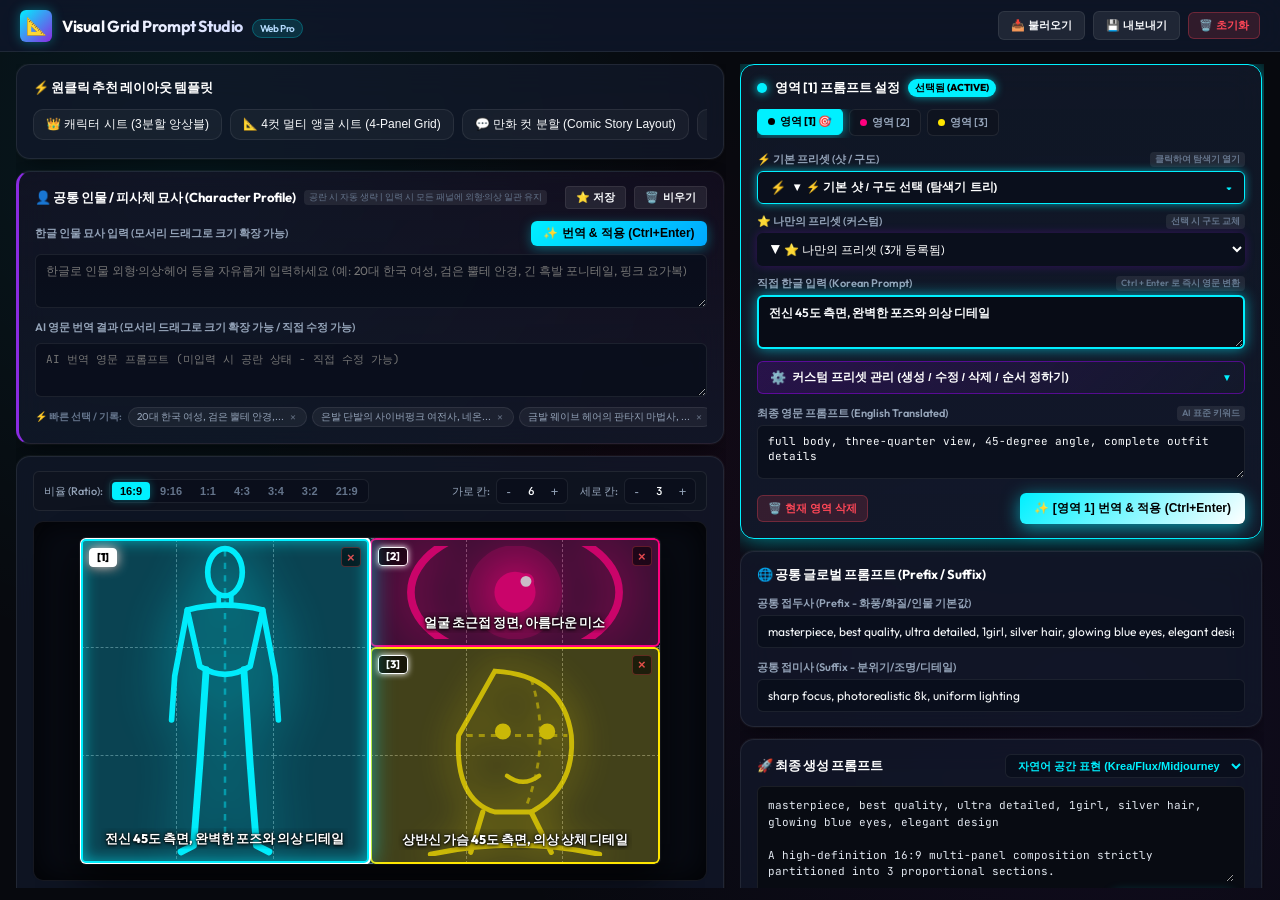
==== src/index.html @ bf276eb1 "refactor: Remove redundant spatial coordinate badge from area editor header for clean UI" ====
<!DOCTYPE html>
<html lang="ko">
<head>
  <meta charset="UTF-8">
  <meta name="viewport" content="width=device-width, initial-scale=1.0">
  <title>Visual Grid Regional Prompt Studio - AI 공간 레이아웃 프롬프트 빌더</title>
  <meta name="description" content="Krea, Midjourney, Flux, SD3, GPT-4o, MiniMax를 위한 비주얼 그리드 공간 분할 프롬프트 웹 스튜디오">
  <link rel="stylesheet" href="style.css">
  <link rel="icon" href="data:image/svg+xml,<svg xmlns=%22http://www.w3.org/2000/svg%22 viewBox=%220%200%20100%20100%22><text y=%22.9em%22 font-size=%2290%22>📐</text></svg>">
</head>
<body>

  <!-- Header & Navbar -->
  <header class="app-header">
    <div class="brand-section">
      <div class="brand-logo">📐</div>
      <div class="brand-info">
        <h1>Visual Grid Prompt Studio <span class="brand-badge">Web Pro</span></h1>
      </div>
    </div>

    <div class="header-actions">
      <button class="btn-secondary" id="btn-import-json" title="JSON 프리셋 파일 불러오기">
        📥 불러오기
      </button>
      <input type="file" id="file-import" accept=".json" style="display: none;">
      
      <button class="btn-secondary" id="btn-export-json" title="현재 설정을 JSON 파일로 저장">
        💾 내보내기
      </button>

      <button class="btn-danger" id="btn-clear-all" title="캔버스 전체 초기화">
        🗑️ 초기화
      </button>
    </div>
  </header>

  <!-- Main Container -->
  <main class="app-container">
    
    <!-- Left Column: Interactive Canvas & Layout Config -->
    <section class="panel-canvas">
      
      <!-- Templates Quick Bar -->
      <div class="card">
        <div class="card-title-row">
          <span class="card-title">⚡ 원클릭 추천 레이아웃 템플릿</span>
        </div>
        <div class="templates-scroll" id="templates-container">
          <!-- Dynamic Templates injected via JS -->
        </div>
      </div>

      <!-- Character Profile Card (인물/피사체 공통 묘사 & 히스토리) -->
      <div class="card character-profile-card">
        <div class="card-title-row profile-title-row">
          <div class="profile-title-left">
            <span class="card-title">👤 공통 인물 / 피사체 묘사 (Character Profile)</span>
            <span class="form-label-tag">공란 시 자동 생략 | 입력 시 모든 패널에 외형·의상 일관 유지</span>
          </div>
          <div class="profile-title-actions">
            <button id="btn-save-profile" class="btn btn-secondary btn-xs" title="현재 인물 묘사를 즐겨찾기에 저장">⭐ 저장</button>
            <button id="btn-clear-profile" class="btn btn-secondary btn-xs" title="입력 내용 초기화">🗑️ 비우기</button>
          </div>
        </div>

        <div class="profile-input-wrapper">
          <div class="form-group" style="margin-bottom: 6px;">
            <div style="display:flex; justify-content:space-between; align-items:center; margin-bottom: 4px;">
              <label class="form-label" for="input-character-ko" style="margin:0;">
                <span>한글 인물 묘사 입력 (모서리 드래그로 크기 확장 가능)</span>
              </label>
              <button id="btn-apply-profile" class="btn btn-primary btn-sm" style="padding: 4px 12px;">✨ 번역 & 적용 (Ctrl+Enter)</button>
            </div>
            <textarea id="input-character-ko" class="form-textarea profile-textarea" rows="2" placeholder="한글로 인물 외형·의상·헤어 등을 자유롭게 입력하세요 (예: 20대 한국 여성, 검은 뿔테 안경, 긴 흑발 포니테일, 핑크 요가복)"></textarea>
          </div>

          <div class="form-group" style="margin-bottom: 6px;">
            <label class="form-label" for="profile-en-input" style="margin-bottom: 4px;">
              <span>AI 영문 번역 결과 (모서리 드래그로 크기 확장 가능 / 직접 수정 가능)</span>
            </label>
            <textarea id="profile-en-input" class="form-textarea code-font profile-textarea" rows="2" placeholder="AI 번역 영문 프롬프트 (미입력 시 공란 상태 - 직접 수정 가능)"></textarea>
          </div>
        </div>

        <!-- History & Saved Presets Chips -->
        <div class="profile-history-row" id="profile-history-row">
          <span class="history-label">⚡ 빠른 선택 / 기록:</span>
          <div class="history-chips-container" id="profile-history-chips">
            <!-- Dynamic History Chips injected via JS -->
          </div>
        </div>
      </div>

      <!-- Canvas Box & Controls -->
      <div class="card flex-auto">
        <!-- Canvas Toolbar -->
        <div class="canvas-toolbar">
          <!-- Ratio Selector -->
          <div class="toolbar-group">
            <span class="toolbar-label">비율 (Ratio):</span>
            <div class="ratio-selector" id="ratio-selector">
              <button class="ratio-btn active" data-ratio="16:9">16:9</button>
              <button class="ratio-btn" data-ratio="9:16">9:16</button>
              <button class="ratio-btn" data-ratio="1:1">1:1</button>
              <button class="ratio-btn" data-ratio="4:3">4:3</button>
              <button class="ratio-btn" data-ratio="3:4">3:4</button>
              <button class="ratio-btn" data-ratio="3:2">3:2</button>
              <button class="ratio-btn" data-ratio="21:9">21:9</button>
            </div>
          </div>

          <!-- Grid Dimensions -->
          <div class="toolbar-group">
            <span class="toolbar-label">가로 칸:</span>
            <div class="stepper">
              <button id="cols-dec">-</button>
              <span id="cols-count">6</span>
              <button id="cols-inc">+</button>
            </div>

            <span class="toolbar-label" style="margin-left:6px;">세로 칸:</span>
            <div class="stepper">
              <button id="rows-dec">-</button>
              <span id="rows-count">3</span>
              <button id="rows-inc">+</button>
            </div>
          </div>
        </div>

        <!-- Canvas Viewport -->
        <div class="canvas-viewport" id="canvas-viewport">
          <div class="canvas-wrapper" id="canvas-wrapper">
            <!-- Background Grid Cells -->
            <div class="grid-board" id="grid-board"></div>

            <!-- Dragging Active Selection Box -->
            <div class="selection-box" id="selection-box"></div>

            <!-- Placed Area Boxes Container -->
            <div id="areas-container"></div>
          </div>
        </div>

        <!-- Canvas Bottom Guide -->
        <div class="canvas-bottom-bar">
          <div class="canvas-hint">
            <span>💡 격자 위에서 <kbd>마우스 좌클릭 드래그</kbd>하여 원하는 크기의 영역을 생성하세요.</span>
          </div>
          <div class="canvas-shortcuts">
            <span>단축키: <kbd>Ctrl + Enter</kbd> 번역 적용 | <kbd>Del</kbd> 영역 삭제</span>
          </div>
        </div>
      </div>

      <!-- Art Style Presets & Options Card -->
      <div class="card">
        <div class="card-title-row">
          <span class="card-title">🎨 화풍 & 아트 스타일 프리셋 (Art Style Presets)</span>
          <span class="form-label-tag">클릭 시 최적의 접두사/접미사 자동 완성</span>
        </div>

        <!-- Dynamic Art Style Buttons Container -->
        <div class="art-styles-grid" id="art-styles-container">
          <!-- Injected via JS -->
        </div>

        <div class="card-title-row" style="margin-top: 14px; margin-bottom: 8px;">
          <span class="card-title" style="font-size: 11px;">⚙️ 부가 렌더링 옵션</span>
        </div>

        <div class="style-toggles">
          <label class="toggle-card" id="toggle-white-bg-label">
            <input type="checkbox" id="toggle-white-bg">
            <div class="toggle-switch"></div>
            <div class="toggle-text">
              <span class="toggle-title">⚪ 백색 배경 (White Backdrop)</span>
              <span class="toggle-desc">스튜디오 순백 배경 적용</span>
            </div>
          </label>

          <label class="toggle-card active" id="toggle-grid-borders-label">
            <input type="checkbox" id="toggle-grid-borders" checked>
            <div class="toggle-switch"></div>
            <div class="toggle-text">
              <span class="toggle-title">🔳 검정 실선 분할 (Grid Lines)</span>
              <span class="toggle-desc">만화/콜라주 패널 구분선</span>
            </div>
          </label>

          <label class="toggle-card active" id="toggle-mockup-label">
            <input type="checkbox" id="toggle-mockup" checked>
            <div class="toggle-switch"></div>
            <div class="toggle-text">
              <span class="toggle-title">✨ 실루엣 목업 표시</span>
              <span class="toggle-desc">캔버스 내 포즈 아이콘</span>
            </div>
          </label>
        </div>
      </div>

    </section>

    <!-- Right Column: Area Editor, Global Prompts & Outputs -->
    <section class="panel-editor">
      
      <!-- Area Prompt Editor Card -->
      <div class="card" id="area-editor-card">
        <div class="card-title-row">
          <span class="card-title" id="active-area-title">영역 [1] 프롬프트 설정</span>
        </div>

        <!-- Area Tabs -->
        <div class="area-tabs-container" id="area-tabs">
          <!-- Injected via JS -->
        </div>

        <div class="area-editor-section" style="margin-top: 14px;">
          <!-- 1. 기본 샷 / 구도 프리셋 (윈도우 탐색기형 트리 셀렉터) -->
          <div class="form-group" style="position: relative;">
            <label class="form-label" id="preset-tree-label">
              <span>⚡ 기본 프리셋 (샷 / 구도)</span>
              <span class="form-label-tag">클릭하여 탐색기 열기</span>
            </label>
            <div class="tree-select-wrapper" id="preset-tree-wrapper">
              <button type="button" class="tree-select-btn" id="preset-tree-btn">
                <span class="tree-btn-icon">⚡</span>
                <span class="tree-btn-text" id="preset-tree-selected-text">▼ ⚡ 기본 샷 / 구도 선택 (탐색기 트리)</span>
                <span class="tree-btn-arrow" id="preset-tree-arrow">▾</span>
              </button>
              
              <!-- Dropdown Popover (Explorer Tree Menu) -->
              <div class="tree-menu-popover collapsed" id="preset-tree-popover">
                <div class="tree-menu-search-wrap">
                  <input type="text" id="preset-tree-search" class="tree-menu-search" placeholder="🔍 구도 / 부위 검색 (예: 쇄골, 전신, 발등...)">
                </div>
                <div class="tree-menu-body" id="preset-tree-body">
                  <!-- Dynamically populated folders and items via JS -->
                </div>
              </div>
            </div>
          </div>

          <!-- 2. 나만의 커스텀 프리셋 전용 셀렉트 -->
          <div class="form-group">
            <label class="form-label" for="custom-preset-select">
              <span>⭐ 나만의 프리셋 (커스텀)</span>
              <span class="form-label-tag" id="custom-preset-select-tag">선택 시 구도 교체</span>
            </label>
            <select class="form-select custom-select-glow" id="custom-preset-select"></select>
          </div>

          <!-- 3. 직접 한글 입력 -->
          <div class="form-group">
            <label class="form-label" for="input-ko-prompt">
              <span>직접 한글 입력 (Korean Prompt)</span>
              <span class="form-label-tag">Ctrl + Enter 로 즉시 영문 변환</span>
            </label>
            <textarea class="form-textarea" id="input-ko-prompt" placeholder="예: 전신 45도 반측면, 은발에 푸른 눈, 밝은 미소..."></textarea>
          </div>

          <!-- 4. 커스텀 프리셋 관리 토글 & 확장 서랍 (Drawer) -->
          <div class="custom-manage-wrapper">
            <button type="button" class="btn-manage-toggle" id="btn-toggle-custom-manage">
              <span class="manage-toggle-icon">⚙️</span>
              <span class="manage-toggle-text">커스텀 프리셋 관리 (생성 / 수정 / 삭제 / 순서 정하기)</span>
              <span class="manage-toggle-arrow" id="manage-drawer-arrow">▼</span>
            </button>
            <div class="custom-manage-drawer collapsed" id="custom-manage-drawer">
              <div class="custom-manage-header-actions">
                <button type="button" id="btn-save-as-preset" class="btn btn-secondary btn-xs" title="현재 입력창의 내용을 새 프리셋으로 등록">💾 현재 입력 등록</button>
                <button type="button" id="btn-add-custom-preset" class="btn btn-primary btn-xs" title="새 커스텀 프리셋 직접 추가">➕ 새 프리셋 생성</button>
              </div>
              <div class="custom-chips-container" id="custom-chips-container">
                <!-- Draggable Custom Chips injected via JS -->
              </div>
            </div>
          </div>

          <!-- 5. 최종 영문 프롬프트 -->
          <div class="form-group">
            <label class="form-label" for="input-en-prompt">
              <span>최종 영문 프롬프트 (English Translated)</span>
              <span class="form-label-tag">AI 표준 키워드</span>
            </label>
            <textarea class="form-textarea code-font" id="input-en-prompt" placeholder="full body shot, three-quarter view, silver hair, glowing blue eyes..."></textarea>
          </div>

          <div style="display:flex; justify-content:space-between; align-items:center; margin-top:4px;">
            <button class="btn-danger" id="btn-delete-area" type="button">
              🗑️ 현재 영역 삭제
            </button>
            <button class="btn-primary" id="btn-translate" type="button">
              ✨ 한글 번역 & 적용 (Ctrl+Enter)
            </button>
          </div>
        </div>
      </div>

      <!-- Global Prefix & Suffix Prompts -->
      <div class="card">
        <div class="card-title-row">
          <span class="card-title">🌐 공통 글로벌 프롬프트 (Prefix / Suffix)</span>
        </div>
        
        <div class="form-group" style="margin-bottom: 12px;">
          <label class="form-label" for="input-prefix">
            <span>공통 접두사 (Prefix - 화풍/화질/인물 기본값)</span>
          </label>
          <input type="text" class="form-input" id="input-prefix" value="masterpiece, best quality, ultra detailed, 1girl, silver hair, blue eyes">
        </div>

        <div class="form-group">
          <label class="form-label" for="input-suffix">
            <span>공통 접미사 (Suffix - 분위기/조명/디테일)</span>
          </label>
          <input type="text" class="form-input" id="input-suffix" value="sharp focus, photorealistic 8k, uniform lighting">
        </div>
      </div>

      <!-- Live Generated AI Prompt Output -->
      <div class="card">
        <div class="output-header-row">
          <span class="card-title">🚀 최종 생성 프롬프트</span>
          
          <select class="format-select" id="format-select">
            <option value="natural" selected>자연어 공간 표현 (Krea/Flux/Midjourney/GPT-4o)</option>
            <option value="comfyui_break">ComfyUI / SD Regional (BREAK 문법)</option>
            <option value="structured">구조화 태그 ([Area 1 - Left] ...)</option>
            <option value="coordinates">바운딩 박스 (&lt;area bbox="[...]"&gt;)</option>
            <option value="comma">단순 쉼표 나열 (Comma-Separated)</option>
            <option value="json">원시 데이터 (Raw JSON Preset)</option>
          </select>
        </div>

        <!-- Positive Output Box -->
        <div class="output-box">
          <textarea class="output-textarea" id="output-prompt" readonly placeholder="영역을 지정하면 여기에 최종 프롬프트가 실시간으로 조합됩니다..."></textarea>
          <div class="output-actions">
            <button class="btn-primary" id="btn-copy-prompt">
              📋 프롬프트 복사
            </button>
          </div>
        </div>

        <!-- Negative Output Box -->
        <div class="card-title-row" style="margin-top: 14px; margin-bottom: 8px;">
          <span class="card-title" style="font-size: 12px;">🚫 추천 네거티브 프롬프트 (글자/숫자 아티팩트 방지)</span>
        </div>
        <div class="output-box" style="margin-bottom:0;">
          <textarea class="output-textarea" id="output-negative" style="min-height:55px;" readonly></textarea>
          <div class="output-actions">
            <button class="btn-secondary" id="btn-copy-negative">
              📋 네거티브 복사
            </button>
          </div>
        </div>

      </div>

    </section>

  </main>

  <!-- Custom Preset Modal (프리셋 추가 / 수정 모달) -->
  <div id="modal-custom-preset" class="modal-backdrop" style="display:none;">
    <div class="modal-card">
      <div class="modal-header">
        <h3 id="modal-preset-title" class="modal-title">⭐ 커스텀 프리셋 등록 / 수정</h3>
        <button type="button" id="btn-close-preset-modal" class="modal-close-btn" title="닫기">&times;</button>
      </div>
      <div class="modal-body">
        <input type="hidden" id="preset-edit-id" value="">
        <div class="form-group" style="margin-bottom: 12px;">
          <label class="form-label" for="preset-input-label">프리셋 버튼 이름 (Label):</label>
          <input type="text" id="preset-input-label" class="form-input" placeholder="예: 핑크 바디슈트, 무릎 안기, 태아 자세">
        </div>
        <div class="form-group" style="margin-bottom: 12px;">
          <label class="form-label" for="preset-input-ko">한글 프롬프트 (Korean Prompt):</label>
          <textarea id="preset-input-ko" class="form-textarea" rows="2" placeholder="예: 무릎을 세우고 앉아서 양손으로 무릎을 감싸고 있는 자세의 전신"></textarea>
        </div>
        <div class="form-group" style="margin-bottom: 6px;">
          <label class="form-label" for="preset-input-en">영문 프롬프트 (English Prompt - 공란 시 자동 번역):</label>
          <textarea id="preset-input-en" class="form-textarea code-font" rows="2" placeholder="예: Full body sitting with knees bent and covering knees with hands"></textarea>
        </div>
      </div>
      <div class="modal-footer">
        <button type="button" id="btn-cancel-preset" class="btn btn-secondary btn-sm">취소</button>
        <button type="button" id="btn-save-preset-confirm" class="btn btn-primary btn-sm">✨ 저장 및 등록</button>
      </div>
    </div>
  </div>

  <!-- Toast Container -->
  <div class="toast-container" id="toast-container"></div>

  <!-- Scripts -->
  <script type="module" src="app.js"></script>
</body>
</html>
---- src/style.css ----
/* ==========================================================================
   Visual Grid Regional Prompt - Web Studio Design System
   Aesthetic: Obsidian Glassmorphism & Cyber AI Studio
   ========================================================================== */

@import url('https://fonts.googleapis.com/css2?family=JetBrains+Mono:wght@400;500;600;700&family=Outfit:wght@300;400;500;600;700;800&family=Plus+Jakarta+Sans:wght@400;500;600;700&display=swap');

:root {
  --bg-main: #07090e;
  --bg-surface: #0e131f;
  --bg-surface-elevated: #141c2e;
  --bg-glass: rgba(15, 23, 42, 0.85);
  --bg-glass-card: rgba(18, 26, 44, 0.72);
  --bg-input: rgba(10, 15, 28, 0.85);
  
  --border-subtle: rgba(255, 255, 255, 0.08);
  --border-light: rgba(255, 255, 255, 0.15);
  --border-focus: #00f0ff;

  --accent-cyan: #00f0ff;
  --accent-cyan-glow: rgba(0, 240, 255, 0.35);
  --accent-purple: #8a2be2;
  --accent-purple-glow: rgba(138, 43, 226, 0.35);
  --accent-pink: #ff007f;
  --accent-yellow: #ffe600;
  --accent-emerald: #00ff88;

  --text-primary: #f8fafc;
  --text-secondary: #94a3b8;
  --text-muted: #64748b;
  --text-accent: #38bdf8;

  --radius-sm: 6px;
  --radius-md: 10px;
  --radius-lg: 14px;
  --radius-xl: 20px;

  --font-sans: 'Outfit', 'Plus Jakarta Sans', -apple-system, BlinkMacSystemFont, sans-serif;
  --font-mono: 'JetBrains Mono', monospace;

  --shadow-card: 0 10px 25px -8px rgba(0, 0, 0, 0.6), 0 0 1px 1px rgba(255, 255, 255, 0.05);
  --shadow-glow: 0 0 20px var(--accent-cyan-glow);
  --transition-fast: 0.15s ease;
  --transition-normal: 0.25s cubic-bezier(0.16, 1, 0.3, 1);
}

* {
  box-sizing: border-box;
  margin: 0;
  padding: 0;
}

html, body {
  height: 100%;
  width: 100%;
}

body {
  font-family: var(--font-sans);
  background-color: var(--bg-main);
  background-image: 
    radial-gradient(circle at 15% 15%, rgba(0, 240, 255, 0.07) 0%, transparent 40%),
    radial-gradient(circle at 85% 80%, rgba(138, 43, 226, 0.08) 0%, transparent 45%),
    radial-gradient(circle at 50% 50%, rgba(255, 0, 127, 0.04) 0%, transparent 50%);
  background-attachment: fixed;
  color: var(--text-primary);
  display: flex;
  flex-direction: column;
  overflow: hidden; /* Desktop view: self-contained without window overflow */
}

/* Scrollbar Styling */
::-webkit-scrollbar {
  width: 6px;
  height: 6px;
}
::-webkit-scrollbar-track {
  background: rgba(0, 0, 0, 0.2);
}
::-webkit-scrollbar-thumb {
  background: rgba(255, 255, 255, 0.16);
  border-radius: 4px;
}
::-webkit-scrollbar-thumb:hover {
  background: var(--accent-cyan);
}

/* ==========================================================================
   Header & Navbar (Compact 52px)
   ========================================================================== */

.app-header {
  height: 52px;
  background: var(--bg-glass);
  backdrop-filter: blur(20px);
  -webkit-backdrop-filter: blur(20px);
  border-bottom: 1px solid var(--border-subtle);
  display: flex;
  align-items: center;
  justify-content: space-between;
  padding: 0 20px;
  flex-shrink: 0;
  z-index: 100;
}

.brand-section {
  display: flex;
  align-items: center;
  gap: 10px;
}

.brand-logo {
  width: 32px;
  height: 32px;
  background: linear-gradient(135deg, var(--accent-cyan), var(--accent-purple));
  border-radius: var(--radius-sm);
  display: flex;
  align-items: center;
  justify-content: center;
  font-size: 17px;
  box-shadow: 0 0 12px var(--accent-cyan-glow);
}

.brand-info h1 {
  font-size: 16px;
  font-weight: 700;
  letter-spacing: -0.4px;
  background: linear-gradient(90deg, #ffffff, #c7d2fe);
  -webkit-background-clip: text;
  -webkit-text-fill-color: transparent;
}

.brand-badge {
  font-size: 10px;
  font-weight: 600;
  color: var(--accent-cyan);
  background: rgba(0, 240, 255, 0.12);
  padding: 2px 7px;
  border-radius: 12px;
  border: 1px solid rgba(0, 240, 255, 0.25);
  margin-left: 6px;
}

.header-actions {
  display: flex;
  align-items: center;
  gap: 8px;
}

/* ==========================================================================
   Main Layout Structure (Adaptive 100vh Fill)
   ========================================================================== */

.app-container {
  display: grid;
  grid-template-columns: 1.15fr 0.85fr;
  gap: 14px;
  padding: 12px 16px;
  width: 100%;
  height: calc(100vh - 52px);
  flex: 1;
  box-sizing: border-box;
  overflow: hidden;
}

/* Screen is resized small: allow natural scrolling */
@media (max-width: 1080px), (max-height: 680px) {
  body {
    overflow: auto; /* Enable page scrollbar only when window is small */
  }
  .app-container {
    height: auto;
    min-height: calc(100vh - 52px);
    grid-template-columns: 1fr;
    overflow: visible;
  }
  .panel-canvas, .panel-editor {
    overflow-y: visible !important;
  }
}

/* ==========================================================================
   Panels (Self-Scrolling Columns)
   ========================================================================== */

.panel-canvas {
  display: flex;
  flex-direction: column;
  gap: 12px;
  height: 100%;
  overflow-y: auto;
  overflow-x: hidden;
  padding-right: 2px;
}

.panel-editor {
  display: flex;
  flex-direction: column;
  gap: 12px;
  height: 100%;
  overflow-y: auto;
  overflow-x: hidden;
  padding-right: 2px;
}

.card {
  background: var(--bg-glass-card);
  backdrop-filter: blur(16px);
  -webkit-backdrop-filter: blur(16px);
  border: 1px solid var(--border-subtle);
  border-radius: var(--radius-lg);
  padding: 14px 16px;
  box-shadow: var(--shadow-card);
  transition: border-color var(--transition-fast);
  flex-shrink: 0;
}

.card.flex-auto {
  flex: none;
  width: 100%;
  display: flex;
  flex-direction: column;
  min-height: auto;
}

.card:hover {
  border-color: var(--border-light);
}

.card-title-row {
  display: flex;
  align-items: center;
  justify-content: space-between;
  gap: 10px;
  margin-bottom: 12px;
  flex-wrap: wrap;
}

.card-title {
  font-size: 13px;
  font-weight: 700;
  color: #ffffff;
  display: inline-flex;
  align-items: center;
  gap: 8px;
  white-space: nowrap;
  flex-shrink: 0;
}

/* Templates Bar */
.templates-scroll {
  display: flex;
  gap: 8px;
  overflow-x: auto;
  padding-bottom: 4px;
}

.btn-template {
  white-space: nowrap;
  background: rgba(255, 255, 255, 0.04);
  border: 1px solid var(--border-subtle);
  color: var(--text-primary);
  padding: 6px 12px;
  border-radius: var(--radius-md);
  font-size: 12px;
  font-weight: 500;
  cursor: pointer;
  transition: all var(--transition-fast);
  display: flex;
  align-items: center;
  gap: 6px;
}

.btn-template:hover {
  background: rgba(0, 240, 255, 0.12);
  border-color: var(--accent-cyan);
  transform: translateY(-1px);
  box-shadow: 0 4px 12px rgba(0, 240, 255, 0.15);
}

/* ==========================================================================
   Character Profile Card (공통 인물 묘사 & 히스토리)
   ========================================================================== */

.character-profile-card {
  border-left: 3px solid var(--accent-purple);
  background: linear-gradient(180deg, rgba(30, 20, 48, 0.45) 0%, rgba(18, 26, 44, 0.75) 100%);
  gap: 8px;
}

.profile-title-row {
  display: flex;
  align-items: center;
  justify-content: space-between;
  flex-wrap: wrap;
  gap: 8px;
}

.profile-title-left {
  display: flex;
  align-items: center;
  flex-wrap: wrap;
  gap: 8px;
}

.profile-title-actions {
  display: flex;
  align-items: center;
  gap: 8px;
  flex-shrink: 0;
}

.profile-title-actions .btn-xs, .btn-xs {
  padding: 4px 10px !important;
  font-size: 11px !important;
  font-weight: 700 !important;
  border-radius: 4px !important;
  white-space: nowrap !important;
  display: inline-flex !important;
  align-items: center !important;
  justify-content: center !important;
  gap: 4px !important;
  line-height: 1.2 !important;
  min-width: max-content !important;
}

.profile-input-wrapper {
  display: flex;
  flex-direction: column;
  gap: 6px;
}

.profile-textarea {
  width: 100%;
  min-height: 54px;
  font-size: 12px;
  padding: 8px 10px;
  border: 1px solid rgba(161, 0, 255, 0.35);
  background: rgba(10, 14, 25, 0.85);
  border-radius: var(--radius-sm);
  resize: vertical;
  box-sizing: border-box;
  transition: all var(--transition-fast);
}

.profile-textarea:focus {
  border-color: var(--accent-purple);
  box-shadow: 0 0 12px var(--accent-purple-glow);
  background: rgba(14, 18, 32, 1);
}

.profile-history-row {
  display: flex;
  align-items: center;
  gap: 6px;
  overflow-x: auto;
  padding-top: 2px;
}

.history-label {
  font-size: 10px;
  font-weight: 600;
  color: var(--text-muted);
  white-space: nowrap;
}

.history-chips-container {
  display: flex;
  gap: 5px;
  overflow-x: auto;
  padding: 2px 0;
  scrollbar-width: none;
}

.history-chips-container::-webkit-scrollbar {
  display: none;
}

.history-chip {
  display: inline-flex;
  align-items: center;
  gap: 4px;
  background: rgba(255, 255, 255, 0.05);
  border: 1px solid var(--border-subtle);
  border-radius: 12px;
  padding: 2px 8px;
  font-size: 10px;
  color: var(--text-secondary);
  cursor: pointer;
  white-space: nowrap;
  transition: all var(--transition-fast);
}

.history-chip:hover {
  background: rgba(0, 240, 255, 0.15);
  border-color: var(--accent-cyan);
  color: #fff;
  transform: translateY(-1px);
}

.history-chip-del {
  font-size: 11px;
  opacity: 0.5;
  cursor: pointer;
  padding: 0 2px;
}

.history-chip-del:hover {
  color: #ff0055;
  opacity: 1;
}

/* Canvas Toolbar */
.canvas-toolbar {
  display: flex;
  flex-wrap: wrap;
  align-items: center;
  justify-content: space-between;
  gap: 8px;
  background: var(--bg-surface);
  border: 1px solid var(--border-subtle);
  border-radius: var(--radius-sm);
  padding: 6px 10px;
  margin-bottom: 10px;
}

.toolbar-group {
  display: flex;
  align-items: center;
  gap: 6px;
}

.toolbar-label {
  font-size: 11px;
  font-weight: 500;
  color: var(--text-secondary);
}

/* Aspect Ratio Pill Selector */
.ratio-selector {
  display: flex;
  background: var(--bg-input);
  border: 1px solid var(--border-subtle);
  border-radius: var(--radius-sm);
  padding: 2px;
  gap: 2px;
}

.ratio-btn {
  background: transparent;
  border: none;
  color: var(--text-muted);
  font-size: 11px;
  font-weight: 600;
  padding: 3px 8px;
  border-radius: 4px;
  cursor: pointer;
  transition: all var(--transition-fast);
}

.ratio-btn:hover {
  color: var(--text-primary);
}

.ratio-btn.active {
  background: var(--accent-cyan);
  color: #000;
  font-weight: 700;
  box-shadow: 0 0 8px var(--accent-cyan-glow);
}

/* Grid Dimension Stepper */
.stepper {
  display: flex;
  align-items: center;
  background: var(--bg-input);
  border: 1px solid var(--border-subtle);
  border-radius: var(--radius-sm);
  overflow: hidden;
}

.stepper button {
  background: transparent;
  border: none;
  color: var(--text-secondary);
  width: 24px;
  height: 24px;
  cursor: pointer;
  font-size: 13px;
  transition: background var(--transition-fast);
}

.stepper button:hover {
  background: rgba(255, 255, 255, 0.08);
  color: var(--text-primary);
}

.stepper span {
  font-family: var(--font-mono);
  font-size: 11px;
  font-weight: 600;
  min-width: 22px;
  text-align: center;
}

/* ==========================================================================
   Interactive Grid Canvas Container (Auto-Fitting Viewport)
   ========================================================================== */

.canvas-viewport {
  background: #080b13;
  border: 1px solid rgba(255, 255, 255, 0.06);
  border-radius: var(--radius-md);
  padding: 16px;
  display: flex;
  flex-direction: column;
  align-items: center;
  justify-content: center;
  width: 100%;
  box-sizing: border-box;
  min-height: 260px;
  position: relative;
  overflow: visible;
  box-shadow: inset 0 0 30px rgba(0, 0, 0, 0.8);
}

.canvas-wrapper {
  position: relative;
  box-shadow: 0 15px 40px rgba(0, 0, 0, 0.75), 0 0 1px 1px rgba(255, 255, 255, 0.1);
  border-radius: 6px;
  overflow: hidden;
  user-select: none;
  cursor: crosshair;
  transition: width 0.15s ease, height 0.15s ease;
  max-width: 100%;
  max-height: 100%;
}

.grid-board {
  position: absolute;
  top: 0;
  left: 0;
  width: 100%;
  height: 100%;
  display: grid;
  background: #0d1322;
  border-top: 1.5px dashed rgba(255, 255, 255, 0.35);
  border-left: 1.5px dashed rgba(255, 255, 255, 0.35);
}

.grid-cell {
  border-right: 1.5px dashed rgba(255, 255, 255, 0.35);
  border-bottom: 1.5px dashed rgba(255, 255, 255, 0.35);
  box-sizing: border-box;
  transition: background var(--transition-fast), border-color var(--transition-fast);
}

.grid-cell:hover {
  background: rgba(0, 240, 255, 0.12);
}

/* Selection Box during drag */
.selection-box {
  position: absolute;
  border: 2px dashed var(--accent-cyan);
  background: rgba(0, 240, 255, 0.22);
  pointer-events: none;
  z-index: 20;
  border-radius: 4px;
  box-shadow: 0 0 15px var(--accent-cyan-glow);
  display: none;
}

/* Rendered Area Boxes */
.area-box {
  position: absolute;
  border: 2px solid;
  border-radius: 6px;
  box-sizing: border-box;
  z-index: 10;
  cursor: pointer;
  transition: transform 0.12s ease, box-shadow 0.15s ease;
  overflow: hidden;
  display: flex;
  flex-direction: column;
  justify-content: space-between;
  padding: 6px;
}

.area-box:hover {
  transform: scale(1.008);
  z-index: 15;
}

.area-box.selected {
  z-index: 22 !important;
  border-width: 3px !important;
  outline: 2px solid #ffffff !important;
  outline-offset: -1px;
  animation: pulseSelectedArea 1.8s infinite ease-in-out;
}

@keyframes pulseSelectedArea {
  0%, 100% {
    box-shadow: 0 0 25px var(--area-glow, rgba(0, 240, 255, 0.8)), inset 0 0 18px var(--area-glow, rgba(0, 240, 255, 0.4));
    filter: brightness(1.15);
  }
  50% {
    box-shadow: 0 0 45px var(--area-glow, rgba(0, 240, 255, 1)), inset 0 0 28px var(--area-glow, rgba(0, 240, 255, 0.6));
    filter: brightness(1.3);
  }
}

.area-header {
  display: flex;
  align-items: center;
  justify-content: space-between;
  gap: 4px;
}

.area-badge {
  font-size: 11px;
  font-weight: 800;
  padding: 2px 7px;
  border-radius: 4px;
  background: rgba(0, 0, 0, 0.65);
  backdrop-filter: blur(6px);
  border: 1.5px solid currentColor;
  box-shadow: 0 0 6px currentColor;
  white-space: nowrap;
  display: inline-flex;
  align-items: center;
  justify-content: center;
  color: #ffffff;
  line-height: 1.2;
  transition: all var(--transition-fast);
}

.area-box.selected .area-badge {
  background: #ffffff !important;
  color: #000000 !important;
  border-color: #ffffff !important;
  box-shadow: 0 0 12px #ffffff, 0 2px 8px rgba(0, 0, 0, 0.8) !important;
  font-weight: 900 !important;
}

.area-box.selected .area-badge span {
  color: #000000 !important;
  font-weight: 900 !important;
}

.area-close-btn {
  position: relative;
  z-index: 30;
  background: rgba(0, 0, 0, 0.65);
  border: 1px solid rgba(255, 82, 82, 0.35);
  color: #ff5252;
  width: 20px;
  height: 20px;
  border-radius: 4px;
  font-size: 13px;
  font-weight: 700;
  line-height: 1;
  cursor: pointer;
  display: flex;
  align-items: center;
  justify-content: center;
  opacity: 0.85;
  transition: all var(--transition-fast);
  pointer-events: auto;
}

.area-close-btn:hover {
  opacity: 1;
  background: #ff5252;
  color: #fff;
  transform: scale(1.15);
  box-shadow: 0 0 10px rgba(255, 82, 82, 0.6);
}

/* Area Prompt Bottom Overlay (투명 배경 + 또렷한 텍스트 섀도우) */
.area-body {
  margin-top: auto;
  display: flex;
  flex-direction: column;
  align-items: center;
  justify-content: flex-end;
  text-align: center;
  padding: 2px 4px 6px 4px;
  z-index: 5;
  pointer-events: none;
  width: 100%;
  box-sizing: border-box;
}

.area-prompt-main {
  font-size: 12.5px;
  font-weight: 800;
  color: #ffffff;
  line-height: 1.35;
  word-break: keep-all;
  background: transparent;
  border: none;
  box-shadow: none;
  backdrop-filter: none;
  -webkit-backdrop-filter: none;
  padding: 2px 4px;
  text-shadow: 0 1px 3px rgba(0, 0, 0, 0.95), 0 0 8px rgba(0, 0, 0, 0.95), 0 0 2px #000;
  max-width: 98%;
  overflow: hidden;
  display: -webkit-box;
  -webkit-line-clamp: 2;
  -webkit-box-orient: vertical;
  text-overflow: ellipsis;
}

.area-prompt-empty {
  font-size: 11px;
  font-weight: 500;
  color: rgba(255, 255, 255, 0.6);
  background: transparent;
  border: none;
  text-shadow: 0 1px 4px #000;
  padding: 2px 6px;
}

/* Mockup Vector Silhouette Overlay (캔버스 내 꽉 찬 실루엣 그래픽) */
.area-mockup-wrapper {
  position: absolute;
  top: 0;
  left: 0;
  width: 100%;
  height: 100%;
  display: flex;
  align-items: center;
  justify-content: center;
  pointer-events: none;
  z-index: 2;
  overflow: hidden;
  padding: 6px;
  box-sizing: border-box;
  transition: all var(--transition-normal);
}

.mockup-svg {
  width: 100%;
  height: 100%;
  max-width: 100%;
  max-height: 100%;
  opacity: 0.72;
  filter: drop-shadow(0 0 18px currentColor);
  transition: all var(--transition-normal);
}

.area-box:hover .mockup-svg,
.area-box.selected .mockup-svg {
  opacity: 0.98;
  transform: scale(1.02);
  filter: drop-shadow(0 0 26px currentColor);
}

/* Canvas Bottom Info Bar */
.canvas-bottom-bar {
  display: flex;
  flex-wrap: wrap;
  align-items: center;
  justify-content: space-between;
  gap: 6px 14px;
  width: 100%;
  margin-top: 10px;
  padding-top: 8px;
  border-top: 1px solid rgba(255, 255, 255, 0.05);
  font-size: 11px;
  color: var(--text-muted);
}

.canvas-hint, .canvas-shortcuts {
  display: flex;
  align-items: center;
  gap: 5px;
  white-space: nowrap;
}

.canvas-hint kbd, .canvas-shortcuts kbd {
  background: var(--bg-surface-elevated);
  border: 1px solid var(--border-subtle);
  border-radius: 4px;
  padding: 1px 5px;
  font-size: 10px;
  font-family: var(--font-mono);
  color: var(--text-secondary);
}

/* ==========================================================================
   Art Style Presets Grid & Options Bar
   ========================================================================== */

.art-styles-grid {
  display: grid;
  grid-template-columns: repeat(auto-fit, minmax(130px, 1fr));
  gap: 8px;
  margin-bottom: 4px;
}

.btn-art-style {
  background: rgba(255, 255, 255, 0.04);
  border: 1px solid var(--border-subtle);
  color: var(--text-secondary);
  padding: 8px 10px;
  border-radius: var(--radius-md);
  font-size: 11px;
  font-weight: 600;
  cursor: pointer;
  display: flex;
  align-items: center;
  gap: 6px;
  transition: all var(--transition-fast);
  text-align: left;
}

.btn-art-style:hover {
  background: rgba(0, 240, 255, 0.1);
  border-color: var(--accent-cyan);
  color: #fff;
  transform: translateY(-1px);
}

.btn-art-style.active {
  background: linear-gradient(135deg, rgba(0, 240, 255, 0.22), rgba(161, 0, 255, 0.25));
  border-color: var(--accent-cyan);
  color: #fff;
  font-weight: 700;
  box-shadow: 0 0 14px rgba(0, 240, 255, 0.35);
  border-width: 1.5px;
}

.style-toggles {
  display: grid;
  grid-template-columns: repeat(auto-fit, minmax(140px, 1fr));
  gap: 8px;
}

.toggle-card {
  display: flex;
  align-items: center;
  gap: 10px;
  background: var(--bg-surface);
  border: 1px solid var(--border-subtle);
  padding: 8px 10px;
  border-radius: var(--radius-md);
  cursor: pointer;
  transition: all var(--transition-fast);
}

.toggle-card:hover {
  background: var(--bg-surface-elevated);
  border-color: var(--border-light);
}

.toggle-card.active {
  background: rgba(0, 240, 255, 0.08);
  border-color: var(--accent-cyan);
  box-shadow: 0 0 12px rgba(0, 240, 255, 0.12);
}

.toggle-card input[type="checkbox"] {
  display: none;
}

.toggle-switch {
  width: 30px;
  height: 17px;
  background: rgba(255, 255, 255, 0.15);
  border-radius: 17px;
  position: relative;
  transition: background var(--transition-fast);
  flex-shrink: 0;
}

.toggle-switch::after {
  content: '';
  position: absolute;
  top: 2px;
  left: 2px;
  width: 13px;
  height: 13px;
  background: #fff;
  border-radius: 50%;
  transition: transform var(--transition-fast);
}

.toggle-card.active .toggle-switch {
  background: var(--accent-cyan);
}

.toggle-card.active .toggle-switch::after {
  transform: translateX(13px);
  background: #000;
}

.toggle-text {
  display: flex;
  flex-direction: column;
}

.toggle-title {
  font-size: 11px;
  font-weight: 600;
  color: var(--text-primary);
}

.toggle-desc {
  font-size: 10px;
  color: var(--text-muted);
}

/* ==========================================================================
   Right Panel: Area Prompt Editor & Output Prompts
   ========================================================================== */

.area-editor-section {
  display: flex;
  flex-direction: column;
  gap: 10px;
}

.area-tabs-container {
  display: flex;
  gap: 6px;
  overflow-x: auto;
  padding-bottom: 2px;
}

#area-editor-card {
  border: 1.5px solid var(--active-area-color, var(--accent-cyan));
  box-shadow: 0 0 25px var(--active-area-glow, rgba(0, 240, 255, 0.25)), 0 10px 30px rgba(0, 0, 0, 0.65);
  background: linear-gradient(180deg, var(--active-area-bg, rgba(20, 29, 48, 0.7)) 0%, rgba(18, 26, 44, 0.85) 100%);
  transition: border-color 0.25s ease, box-shadow 0.25s ease, background 0.25s ease;
}

.area-tab {
  background: var(--bg-surface);
  border: 1px solid var(--border-subtle);
  color: var(--text-secondary);
  font-size: 11px;
  font-weight: 600;
  padding: 5px 10px;
  border-radius: var(--radius-sm);
  cursor: pointer;
  display: flex;
  align-items: center;
  gap: 5px;
  white-space: nowrap;
  transition: all var(--transition-fast);
}

.area-tab:hover {
  color: var(--text-primary);
  border-color: var(--border-light);
}

.area-tab.active {
  background: var(--active-area-color, var(--accent-purple)) !important;
  color: #000 !important;
  font-weight: 800 !important;
  border-color: var(--active-area-color, var(--accent-purple)) !important;
  box-shadow: 0 0 12px var(--active-area-glow, var(--accent-purple-glow)) !important;
  transform: translateY(-1px);
}

/* ==========================================================================
   Windows Explorer Tree-View Preset Selector
   ========================================================================== */

.tree-select-wrapper {
  position: relative;
  width: 100%;
}

.tree-select-btn {
  display: flex;
  align-items: center;
  justify-content: space-between;
  width: 100%;
  padding: 8px 12px;
  background: var(--bg-input, #0d1322);
  border: 1.5px solid var(--active-area-color, var(--accent-cyan));
  box-shadow: 0 0 8px var(--active-area-glow, transparent);
  border-radius: var(--radius-sm);
  color: #ffffff;
  font-size: 11.5px;
  font-weight: 700;
  cursor: pointer;
  user-select: none;
  transition: all var(--transition-fast);
  box-sizing: border-box;
  text-align: left;
}

.tree-select-btn:hover {
  border-color: var(--accent-cyan);
  box-shadow: 0 0 12px var(--accent-cyan-glow);
  background: rgba(18, 26, 44, 0.95);
}

.tree-select-btn.open {
  border-color: var(--accent-cyan);
  box-shadow: 0 0 16px var(--accent-cyan-glow);
}

.tree-btn-icon {
  font-size: 13px;
  margin-right: 6px;
}

.tree-btn-text {
  flex: 1;
  overflow: hidden;
  text-overflow: ellipsis;
  white-space: nowrap;
}

.tree-btn-arrow {
  font-size: 11px;
  color: var(--accent-cyan);
  transition: transform var(--transition-normal);
  margin-left: 6px;
}

.tree-select-btn.open .tree-btn-arrow {
  transform: rotate(180deg);
}

.tree-menu-popover {
  position: absolute;
  top: calc(100% + 4px);
  left: 0;
  width: 100%;
  z-index: 999;
  background: rgba(8, 12, 24, 0.98);
  backdrop-filter: blur(14px);
  -webkit-backdrop-filter: blur(14px);
  border: 1.5px solid var(--accent-cyan);
  border-radius: var(--radius-sm);
  box-shadow: 0 16px 40px rgba(0, 0, 0, 0.9), 0 0 24px rgba(0, 240, 255, 0.25);
  display: flex;
  flex-direction: column;
  max-height: 320px;
  overflow: hidden;
  box-sizing: border-box;
  animation: modalFadeIn 0.15s ease-out;
}

.tree-menu-popover.collapsed {
  display: none;
}

.tree-menu-search-wrap {
  padding: 8px;
  border-bottom: 1px solid rgba(255, 255, 255, 0.1);
  background: rgba(255, 255, 255, 0.03);
}

.tree-menu-search {
  width: 100%;
  padding: 6px 10px;
  background: rgba(0, 0, 0, 0.65);
  border: 1px solid rgba(0, 240, 255, 0.4);
  border-radius: 4px;
  color: #ffffff;
  font-size: 11px;
  box-sizing: border-box;
  outline: none;
  transition: all var(--transition-fast);
}

.tree-menu-search:focus {
  border-color: var(--accent-cyan);
  box-shadow: 0 0 8px var(--accent-cyan-glow);
}

.tree-menu-body {
  overflow-y: auto;
  padding: 6px;
  display: flex;
  flex-direction: column;
  gap: 3px;
  max-height: 260px;
  scrollbar-width: thin;
}

.tree-folder {
  display: flex;
  align-items: center;
  gap: 6px;
  padding: 6px 8px;
  border-radius: 4px;
  cursor: pointer;
  user-select: none;
  font-size: 11.5px;
  font-weight: 700;
  color: #e0e8ff;
  background: rgba(255, 255, 255, 0.04);
  border: 1px solid transparent;
  transition: all var(--transition-fast);
}

.tree-folder:hover {
  background: rgba(0, 240, 255, 0.14);
  color: #ffffff;
  border-color: rgba(0, 240, 255, 0.35);
}

.tree-folder.open {
  background: rgba(0, 240, 255, 0.18);
  border-color: rgba(0, 240, 255, 0.45);
  color: #ffffff;
}

.tree-folder-arrow {
  font-size: 9px;
  width: 12px;
  transition: transform 0.15s ease;
  color: var(--accent-cyan);
  display: inline-block;
  text-align: center;
}

.tree-folder.open .tree-folder-arrow {
  transform: rotate(90deg);
}

.tree-folder-icon {
  font-size: 13px;
}

.tree-folder-label {
  flex: 1;
}

.tree-folder-count {
  font-size: 10px;
  color: var(--text-muted);
  font-weight: 500;
}

.tree-folder-children {
  display: flex;
  flex-direction: column;
  gap: 2px;
  padding-left: 20px;
  margin-top: 2px;
  margin-bottom: 4px;
  border-left: 1.5px dashed rgba(0, 240, 255, 0.25);
  margin-left: 14px;
}

.tree-folder-children.collapsed {
  display: none;
}

.tree-item {
  display: flex;
  align-items: center;
  gap: 6px;
  padding: 5px 8px;
  border-radius: 4px;
  cursor: pointer;
  user-select: none;
  font-size: 11px;
  font-weight: 600;
  color: rgba(255, 255, 255, 0.85);
  transition: all var(--transition-fast);
}

.tree-item:hover {
  background: linear-gradient(90deg, rgba(0, 240, 255, 0.25), rgba(161, 0, 255, 0.2));
  color: #ffffff;
  transform: translateX(3px);
  box-shadow: 0 0 10px rgba(0, 240, 255, 0.3);
}

.tree-item-icon {
  font-size: 11px;
  opacity: 0.75;
}

.tree-item-label {
  flex: 1;
}

#input-ko-prompt {
  border: 2px solid var(--active-area-color, var(--accent-cyan));
  box-shadow: 0 0 14px var(--active-area-glow, rgba(0, 240, 255, 0.3));
  background: rgba(8, 12, 22, 0.95);
  font-weight: 600;
  transition: all var(--transition-fast);
}

#input-ko-prompt:focus {
  box-shadow: 0 0 20px var(--active-area-glow, rgba(0, 240, 255, 0.5));
  background: rgba(12, 18, 32, 1);
}

#btn-translate {
  background: linear-gradient(135deg, var(--active-area-color, var(--accent-cyan)), #ffffff);
  color: #000;
  font-weight: 800;
  box-shadow: 0 4px 18px var(--active-area-glow, rgba(0, 240, 255, 0.4));
  transition: all var(--transition-fast);
}

#btn-translate:hover {
  transform: translateY(-1px);
  filter: brightness(1.15);
  box-shadow: 0 6px 24px var(--active-area-glow, rgba(0, 240, 255, 0.6));
}

/* Form Controls */
.form-group {
  display: flex;
  flex-direction: column;
  gap: 4px;
}

.form-label {
  font-size: 11px;
  font-weight: 600;
  color: var(--text-secondary);
  display: flex;
  align-items: center;
  justify-content: space-between;
}

.form-label-tag {
  font-size: 9px;
  padding: 1px 5px;
  border-radius: 4px;
  background: rgba(255, 255, 255, 0.08);
  color: var(--text-muted);
}

.form-input,
.form-select,
.form-textarea {
  background: var(--bg-input);
  border: 1px solid var(--border-subtle);
  border-radius: var(--radius-sm);
  color: var(--text-primary);
  font-family: var(--font-sans);
  font-size: 12px;
  padding: 8px 10px;
  outline: none;
  transition: all var(--transition-fast);
}

.form-input:focus,
.form-select:focus,
.form-textarea:focus {
  border-color: var(--accent-cyan);
  box-shadow: 0 0 10px var(--accent-cyan-glow);
  background: var(--bg-surface-elevated);
}

.form-textarea {
  min-height: 54px;
  resize: vertical;
  line-height: 1.4;
}

.form-textarea.code-font {
  font-family: var(--font-mono);
  font-size: 11px;
}

/* Preset Chips */
.preset-chips-wrap {
  display: flex;
  flex-wrap: wrap;
  gap: 5px;
}

.chip-btn {
  background: rgba(255, 255, 255, 0.05);
  border: 1px solid var(--border-subtle);
  color: var(--text-secondary);
  font-size: 10px;
  font-weight: 500;
  padding: 3px 7px;
  border-radius: 14px;
  cursor: pointer;
  transition: all var(--transition-fast);
}

.chip-btn:hover {
  background: rgba(0, 240, 255, 0.15);
  border-color: var(--accent-cyan);
  color: var(--text-primary);
  transform: translateY(-1px);
}

.custom-select-glow {
  border: 1.5px solid var(--accent-magenta) !important;
  box-shadow: 0 0 10px rgba(161, 0, 255, 0.25) !important;
  color: #fff !important;
}

.custom-select-glow:focus {
  border-color: #ff00ff !important;
  box-shadow: 0 0 16px rgba(255, 0, 255, 0.5) !important;
}

/* ==========================================================================
   Custom Presets Management Drawer (버튼 클릭 시 아래로 확장되는 관리 창)
   ========================================================================== */

.custom-manage-wrapper {
  display: flex;
  flex-direction: column;
  margin-top: 2px;
  margin-bottom: 2px;
}

.btn-manage-toggle {
  background: linear-gradient(135deg, rgba(161, 0, 255, 0.16) 0%, rgba(20, 26, 44, 0.8) 100%);
  border: 1px solid rgba(161, 0, 255, 0.45);
  border-radius: var(--radius-sm);
  color: #ffffff;
  font-size: 11.5px;
  font-weight: 700;
  padding: 8px 12px;
  display: flex;
  align-items: center;
  justify-content: space-between;
  width: 100%;
  cursor: pointer;
  user-select: none;
  transition: all var(--transition-fast);
  box-sizing: border-box;
}

.btn-manage-toggle:hover {
  background: linear-gradient(135deg, rgba(161, 0, 255, 0.3) 0%, rgba(30, 40, 68, 0.9) 100%);
  border-color: var(--accent-magenta);
  box-shadow: 0 0 12px var(--accent-magenta-glow);
}

.btn-manage-toggle.open {
  border-bottom-left-radius: 0;
  border-bottom-right-radius: 0;
  border-color: var(--accent-magenta);
  background: rgba(161, 0, 255, 0.25);
}

.manage-toggle-icon {
  font-size: 13px;
  margin-right: 6px;
}

.manage-toggle-text {
  flex: 1;
  text-align: left;
}

.manage-toggle-arrow {
  font-size: 10px;
  color: var(--accent-cyan);
  transition: transform var(--transition-normal);
}

.btn-manage-toggle.open .manage-toggle-arrow {
  transform: rotate(180deg);
}

.custom-manage-drawer {
  background: rgba(10, 14, 26, 0.96);
  border: 1px solid var(--accent-magenta);
  border-top: none;
  border-radius: 0 0 var(--radius-sm) var(--radius-sm);
  padding: 10px;
  display: flex;
  flex-direction: column;
  gap: 8px;
  max-height: 250px;
  overflow-y: auto;
  transition: max-height 0.25s ease, opacity 0.25s ease, padding 0.25s ease;
  box-shadow: 0 10px 24px rgba(0, 0, 0, 0.7);
  box-sizing: border-box;
}

.custom-manage-drawer.collapsed {
  max-height: 0;
  opacity: 0;
  padding-top: 0;
  padding-bottom: 0;
  border: none;
  overflow: hidden;
  pointer-events: none;
}

.custom-manage-header-actions {
  display: flex;
  align-items: center;
  justify-content: flex-end;
  gap: 6px;
  padding-bottom: 6px;
  border-bottom: 1px dashed rgba(161, 0, 255, 0.25);
}

.custom-chips-container {
  display: flex;
  flex-wrap: wrap;
  gap: 6px;
  min-height: 28px;
  padding: 2px;
}

.custom-chip {
  display: inline-flex;
  align-items: center;
  gap: 5px;
  background: linear-gradient(135deg, rgba(161, 0, 255, 0.22), rgba(0, 240, 255, 0.15));
  border: 1px solid rgba(161, 0, 255, 0.45);
  color: #ffffff;
  font-size: 11px;
  font-weight: 600;
  padding: 3px 8px;
  border-radius: 14px;
  cursor: grab;
  user-select: none;
  transition: all var(--transition-fast);
  box-shadow: 0 2px 6px rgba(0, 0, 0, 0.35);
}

.custom-chip:hover {
  background: linear-gradient(135deg, rgba(161, 0, 255, 0.38), rgba(0, 240, 255, 0.3));
  border-color: var(--accent-magenta);
  box-shadow: 0 0 10px var(--accent-magenta-glow);
  transform: translateY(-1px);
}

.custom-chip:active {
  cursor: grabbing;
}

.custom-chip.dragging {
  opacity: 0.35;
  transform: scale(0.95);
  border-style: dashed;
}

.custom-chip.drag-over {
  border-color: var(--accent-cyan);
  box-shadow: 0 0 12px var(--accent-cyan-glow);
  transform: scale(1.06);
}

.custom-chip-drag-handle {
  opacity: 0.45;
  font-size: 10px;
  margin-right: -2px;
}

.custom-chip-label {
  cursor: pointer;
}

.custom-chip-actions {
  display: inline-flex;
  align-items: center;
  gap: 3px;
  margin-left: 3px;
}

.custom-chip-btn {
  background: transparent;
  border: none;
  color: rgba(255, 255, 255, 0.6);
  font-size: 10px;
  cursor: pointer;
  padding: 0 2px;
  line-height: 1;
  transition: all var(--transition-fast);
  border-radius: 3px;
}

.custom-chip-btn:hover {
  color: #fff;
  background: rgba(255, 255, 255, 0.2);
}

.custom-chip-btn.delete:hover {
  color: #ff5252;
  background: rgba(255, 82, 82, 0.25);
}

/* ==========================================================================
   Modal Dialog Styles
   ========================================================================== */

.modal-backdrop {
  position: fixed;
  top: 0;
  left: 0;
  width: 100vw;
  height: 100vh;
  background: rgba(4, 7, 16, 0.78);
  backdrop-filter: blur(8px);
  -webkit-backdrop-filter: blur(8px);
  display: flex;
  align-items: center;
  justify-content: center;
  z-index: 9999;
  padding: 16px;
  box-sizing: border-box;
}

.modal-card {
  background: linear-gradient(180deg, rgba(20, 26, 44, 0.98) 0%, rgba(12, 16, 28, 0.98) 100%);
  border: 1.5px solid var(--accent-purple);
  box-shadow: 0 0 30px var(--accent-purple-glow), 0 20px 50px rgba(0, 0, 0, 0.85);
  border-radius: var(--radius-lg);
  width: 100%;
  max-width: 460px;
  padding: 20px;
  box-sizing: border-box;
  animation: modalFadeIn 0.2s ease-out;
}

@keyframes modalFadeIn {
  from { opacity: 0; transform: scale(0.94) translateY(10px); }
  to { opacity: 1; transform: scale(1) translateY(0); }
}

.modal-header {
  display: flex;
  align-items: center;
  justify-content: space-between;
  margin-bottom: 16px;
}

.modal-title {
  font-size: 15px;
  font-weight: 700;
  color: #fff;
  margin: 0;
}

.modal-close-btn {
  background: transparent;
  border: none;
  color: var(--text-muted);
  font-size: 20px;
  cursor: pointer;
  line-height: 1;
}

.modal-close-btn:hover {
  color: #ff5252;
}

.modal-footer {
  display: flex;
  justify-content: flex-end;
  gap: 8px;
  margin-top: 18px;
}

/* ==========================================================================
   Output Generator Section
   ========================================================================== */

.output-header-row {
  display: flex;
  align-items: center;
  justify-content: space-between;
  gap: 8px;
  margin-bottom: 8px;
}

.format-select {
  background: var(--bg-input);
  border: 1px solid var(--border-subtle);
  color: var(--accent-cyan);
  font-size: 11px;
  font-weight: 600;
  border-radius: var(--radius-sm);
  padding: 4px 8px;
  cursor: pointer;
  max-width: 240px;
}

.output-box {
  background: #080b12;
  border: 1px solid var(--border-subtle);
  border-radius: var(--radius-sm);
  padding: 10px;
  position: relative;
  margin-bottom: 8px;
}

.output-textarea {
  width: 100%;
  min-height: 85px;
  background: transparent;
  border: none;
  outline: none;
  font-family: var(--font-mono);
  font-size: 11px;
  line-height: 1.5;
  color: #e2e8f0;
  resize: vertical;
}

.output-actions {
  display: flex;
  gap: 6px;
  justify-content: flex-end;
  margin-top: 4px;
}

/* ==========================================================================
   Buttons & Micro-Interactions
   ========================================================================== */

.btn-primary {
  background: linear-gradient(135deg, var(--accent-cyan), #00a8ff);
  color: #000;
  font-weight: 700;
  font-size: 12px;
  padding: 7px 14px;
  border: none;
  border-radius: var(--radius-sm);
  cursor: pointer;
  display: inline-flex;
  align-items: center;
  gap: 5px;
  box-shadow: 0 3px 12px var(--accent-cyan-glow);
  transition: all var(--transition-fast);
}

.btn-primary:hover {
  transform: translateY(-1px);
  box-shadow: 0 5px 16px var(--accent-cyan-glow);
  filter: brightness(1.1);
}

.btn-primary:active {
  transform: translateY(0);
}

.btn-secondary {
  background: rgba(255, 255, 255, 0.08);
  color: var(--text-primary);
  font-weight: 600;
  font-size: 11px;
  padding: 6px 12px;
  border: 1px solid var(--border-subtle);
  border-radius: var(--radius-sm);
  cursor: pointer;
  display: inline-flex;
  align-items: center;
  gap: 5px;
  transition: all var(--transition-fast);
}

.btn-secondary:hover {
  background: rgba(255, 255, 255, 0.14);
  border-color: var(--border-light);
  transform: translateY(-1px);
}

.btn-danger {
  background: rgba(255, 71, 87, 0.15);
  color: #ff4757;
  border: 1px solid rgba(255, 71, 87, 0.3);
  font-size: 11px;
  font-weight: 600;
  padding: 5px 10px;
  border-radius: var(--radius-sm);
  cursor: pointer;
  transition: all var(--transition-fast);
}

.btn-danger:hover {
  background: #ff4757;
  color: #fff;
}

/* ==========================================================================
   Toast Notification
   ========================================================================== */

.toast-container {
  position: fixed;
  bottom: 20px;
  right: 20px;
  z-index: 1000;
  display: flex;
  flex-direction: column;
  gap: 8px;
  pointer-events: none;
}

.toast {
  background: rgba(14, 20, 35, 0.95);
  backdrop-filter: blur(12px);
  border: 1px solid var(--accent-cyan);
  color: var(--text-primary);
  padding: 10px 15px;
  border-radius: var(--radius-md);
  font-size: 12px;
  font-weight: 500;
  box-shadow: 0 8px 25px rgba(0, 0, 0, 0.6), 0 0 12px var(--accent-cyan-glow);
  display: flex;
  align-items: center;
  gap: 8px;
  animation: slideInRight 0.25s cubic-bezier(0.16, 1, 0.3, 1) forwards;
  pointer-events: auto;
}

@keyframes slideInRight {
  from {
    transform: translateX(100%);
    opacity: 0;
  }
  to {
    transform: translateX(0);
    opacity: 1;
  }
}
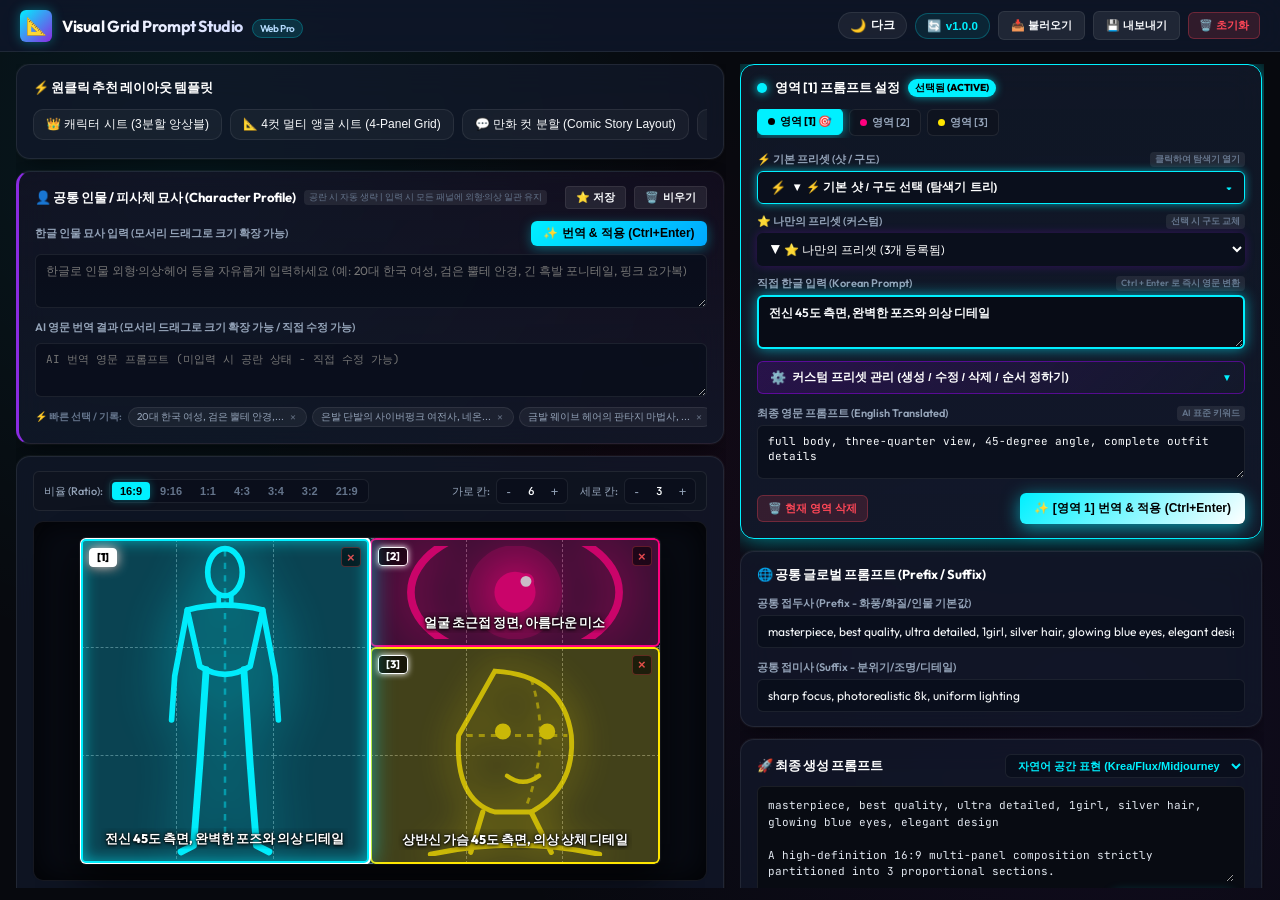
==== commit 8224f334: "feat: Add Light/Dark Mode toggle with high legibility and minimalist GitHub update checker with auto" ====
--- a/src/index.html
+++ b/src/index.html
@@ -20,6 +20,19 @@
     </div>
 
     <div class="header-actions">
+      <!-- 1. Theme Toggle Button (Light / Dark) -->
+      <button class="btn-theme-toggle" id="btn-theme-toggle" title="라이트 모드 / 다크 모드 전환" aria-label="테마 전환">
+        <span class="theme-icon" id="theme-icon">🌙</span>
+        <span class="theme-label" id="theme-label">다크</span>
+      </button>
+
+      <!-- 2. Update Checker Badge / Button -->
+      <button class="btn-update-check" id="btn-check-update" title="최신 버전 업데이트 확인">
+        <span class="update-icon" id="update-icon">🔄</span>
+        <span class="update-text" id="update-badge-text">v1.0.0</span>
+        <span class="update-pulse" id="update-pulse-dot" style="display: none;"></span>
+      </button>
+
       <button class="btn-secondary" id="btn-import-json" title="JSON 프리셋 파일 불러오기">
         📥 불러오기
       </button>
@@ -391,6 +404,56 @@
     </div>
   </div>
 
+  <!-- Update Notification & Download Modal -->
+  <div class="modal-overlay" id="modal-update" style="display: none;">
+    <div class="modal-card update-modal-card">
+      <div class="modal-header">
+        <div class="modal-title-wrap">
+          <span class="modal-icon">🚀</span>
+          <h3 id="update-modal-title">Visual Grid Prompt Studio 업데이트</h3>
+        </div>
+        <button type="button" class="modal-close-btn" id="btn-close-update-modal" title="닫기">&times;</button>
+      </div>
+      
+      <div class="modal-body update-modal-body">
+        <div class="update-version-row">
+          <div class="version-badge current">
+            <span class="ver-tag">현재 버전</span>
+            <span class="ver-val" id="update-current-ver">v1.0.0</span>
+          </div>
+          <span class="version-arrow">➜</span>
+          <div class="version-badge latest">
+            <span class="ver-tag">최신 버전</span>
+            <span class="ver-val" id="update-latest-ver">v1.0.0</span>
+          </div>
+        </div>
+
+        <div class="update-status-box" id="update-status-box">
+          <!-- Dynamically populated via JS -->
+        </div>
+
+        <div class="update-release-notes" id="update-release-notes" style="display: none;">
+          <h4>📋 새로운 업데이트 내용 (Changelog)</h4>
+          <div class="notes-content" id="update-notes-content"></div>
+        </div>
+
+        <div class="update-auto-check-wrap">
+          <label class="update-auto-check-label">
+            <input type="checkbox" id="chk-auto-update" checked>
+            <span>앱 실행 시 자동으로 최신 버전 확인하기</span>
+          </label>
+        </div>
+      </div>
+
+      <div class="modal-footer">
+        <button type="button" class="btn btn-secondary btn-sm" id="btn-cancel-update">닫기</button>
+        <button type="button" class="btn btn-primary btn-sm" id="btn-download-update" style="display: none;">
+          ⚡ 지금 최신 버전 다운로드 (HTML)
+        </button>
+      </div>
+    </div>
+  </div>
+
   <!-- Toast Container -->
   <div class="toast-container" id="toast-container"></div>
 
--- a/src/style.css
+++ b/src/style.css
@@ -145,6 +145,79 @@
   display: flex;
   align-items: center;
   gap: 8px;
+}
+
+/* Theme Toggle Button */
+.btn-theme-toggle {
+  display: flex;
+  align-items: center;
+  gap: 5px;
+  padding: 5px 11px;
+  background: rgba(255, 255, 255, 0.06);
+  border: 1px solid var(--border-subtle);
+  border-radius: 20px;
+  color: var(--text-primary);
+  font-size: 11.5px;
+  font-weight: 600;
+  cursor: pointer;
+  user-select: none;
+  transition: all var(--transition-fast);
+}
+
+.btn-theme-toggle:hover {
+  background: rgba(255, 255, 255, 0.12);
+  border-color: var(--accent-cyan);
+  box-shadow: 0 0 10px var(--accent-cyan-glow);
+}
+
+.theme-icon {
+  font-size: 13px;
+}
+
+/* Update Checker Button */
+.btn-update-check {
+  display: flex;
+  align-items: center;
+  gap: 5px;
+  padding: 5px 11px;
+  background: rgba(0, 240, 255, 0.08);
+  border: 1px solid rgba(0, 240, 255, 0.25);
+  border-radius: 20px;
+  color: var(--accent-cyan);
+  font-size: 11.5px;
+  font-weight: 700;
+  cursor: pointer;
+  user-select: none;
+  transition: all var(--transition-fast);
+  position: relative;
+}
+
+.btn-update-check:hover {
+  background: rgba(0, 240, 255, 0.16);
+  border-color: var(--accent-cyan);
+  box-shadow: 0 0 12px var(--accent-cyan-glow);
+}
+
+.btn-update-check.has-update {
+  background: linear-gradient(135deg, rgba(255, 150, 0, 0.2), rgba(255, 0, 127, 0.2));
+  border-color: #ff9900;
+  color: #ffbb33;
+  box-shadow: 0 0 14px rgba(255, 153, 0, 0.4);
+  animation: pulseUpdate 2s infinite ease-in-out;
+}
+
+@keyframes pulseUpdate {
+  0%, 100% { transform: scale(1); }
+  50% { transform: scale(1.04); box-shadow: 0 0 18px rgba(255, 153, 0, 0.6); }
+}
+
+.update-pulse {
+  width: 7px;
+  height: 7px;
+  border-radius: 50%;
+  background: #ff4444;
+  box-shadow: 0 0 8px #ff4444;
+  display: inline-block;
 }
 
 /* ==========================================================================
@@ -1729,3 +1802,355 @@
     opacity: 1;
   }
 }
+
+/* ==========================================================================
+   Update Modal Styles
+   ========================================================================== */
+
+.update-modal-card {
+  max-width: 460px;
+  width: 90%;
+}
+
+.update-version-row {
+  display: flex;
+  align-items: center;
+  justify-content: center;
+  gap: 16px;
+  margin: 12px 0 16px;
+}
+
+.version-badge {
+  display: flex;
+  flex-direction: column;
+  align-items: center;
+  padding: 8px 16px;
+  border-radius: 8px;
+  background: rgba(255, 255, 255, 0.05);
+  border: 1px solid var(--border-subtle);
+  min-width: 90px;
+}
+
+.version-badge.latest {
+  border-color: var(--accent-cyan);
+  background: rgba(0, 240, 255, 0.08);
+}
+
+.ver-tag {
+  font-size: 10px;
+  color: var(--text-muted);
+  font-weight: 600;
+  text-transform: uppercase;
+  margin-bottom: 2px;
+}
+
+.ver-val {
+  font-size: 14px;
+  font-weight: 800;
+  color: #fff;
+  font-family: var(--font-mono);
+}
+
+.version-arrow {
+  font-size: 16px;
+  color: var(--accent-cyan);
+}
+
+.update-status-box {
+  padding: 10px 14px;
+  border-radius: 8px;
+  margin-bottom: 14px;
+  font-size: 12px;
+  font-weight: 600;
+  text-align: center;
+  background: rgba(255, 255, 255, 0.03);
+  border: 1px solid var(--border-subtle);
+}
+
+.update-status-box.latest {
+  border-color: rgba(0, 255, 136, 0.35);
+  background: rgba(0, 255, 136, 0.08);
+  color: #00ff88;
+}
+
+.update-status-box.has-update {
+  border-color: rgba(255, 153, 0, 0.45);
+  background: rgba(255, 153, 0, 0.12);
+  color: #ffbb33;
+}
+
+.update-release-notes {
+  background: rgba(0, 0, 0, 0.35);
+  border: 1px solid var(--border-subtle);
+  border-radius: 8px;
+  padding: 12px;
+  max-height: 160px;
+  overflow-y: auto;
+  font-size: 11px;
+  line-height: 1.5;
+  color: var(--text-secondary);
+  margin-bottom: 14px;
+}
+
+.update-release-notes h4 {
+  font-size: 11.5px;
+  color: #fff;
+  margin-bottom: 6px;
+}
+
+.update-auto-check-wrap {
+  font-size: 11px;
+  color: var(--text-muted);
+  display: flex;
+  align-items: center;
+}
+
+.update-auto-check-label {
+  display: flex;
+  align-items: center;
+  gap: 6px;
+  cursor: pointer;
+  user-select: none;
+}
+
+/* ==========================================================================
+   Light Theme System (Studio Clean Light - Ultra Legibility)
+   ========================================================================== */
+
+[data-theme="light"] {
+  --bg-main: #f1f5f9;
+  --bg-surface: #ffffff;
+  --bg-surface-elevated: #e2e8f0;
+  --bg-glass: rgba(255, 255, 255, 0.94);
+  --bg-glass-card: rgba(255, 255, 255, 0.96);
+  --bg-input: #ffffff;
+  
+  --border-subtle: #cbd5e1;
+  --border-light: #94a3b8;
+  --border-focus: #0284c7;
+
+  --accent-cyan: #0284c7;
+  --accent-cyan-glow: rgba(2, 132, 199, 0.25);
+  --accent-purple: #7c3aed;
+  --accent-purple-glow: rgba(124, 58, 237, 0.25);
+  --accent-pink: #db2777;
+  --accent-yellow: #d97706;
+  --accent-emerald: #059669;
+
+  --text-primary: #0f172a;
+  --text-secondary: #334155;
+  --text-muted: #64748b;
+  --text-accent: #0284c7;
+
+  --shadow-card: 0 4px 20px -2px rgba(0, 0, 0, 0.08), 0 0 1px 1px rgba(0, 0, 0, 0.05);
+  --shadow-glow: 0 0 15px rgba(2, 132, 199, 0.2);
+}
+
+[data-theme="light"] body {
+  background-color: #f1f5f9;
+  background-image: 
+    radial-gradient(circle at 15% 15%, rgba(2, 132, 199, 0.08) 0%, transparent 40%),
+    radial-gradient(circle at 85% 85%, rgba(124, 58, 237, 0.07) 0%, transparent 40%),
+    linear-gradient(180deg, #f8fafc 0%, #edf2f7 100%);
+  color: #0f172a;
+}
+
+[data-theme="light"] .app-header {
+  background: rgba(255, 255, 255, 0.94);
+  border-bottom-color: #cbd5e1;
+  box-shadow: 0 2px 10px rgba(0, 0, 0, 0.05);
+}
+
+[data-theme="light"] .brand-info h1 {
+  background: linear-gradient(90deg, #0f172a, #334155);
+  -webkit-background-clip: text;
+  -webkit-text-fill-color: transparent;
+}
+
+[data-theme="light"] .card {
+  background: #ffffff;
+  border-color: #cbd5e1;
+  box-shadow: 0 4px 16px rgba(0, 0, 0, 0.06);
+}
+
+[data-theme="light"] .card:hover {
+  border-color: #94a3b8;
+}
+
+[data-theme="light"] .card-title {
+  color: #0f172a;
+}
+
+[data-theme="light"] .canvas-wrapper {
+  background: #ffffff;
+  border-color: #cbd5e1;
+  box-shadow: inset 0 0 20px rgba(0, 0, 0, 0.04);
+}
+
+[data-theme="light"] .grid-cell {
+  border-color: rgba(0, 0, 0, 0.08);
+}
+
+[data-theme="light"] .form-input,
+[data-theme="light"] .form-select,
+[data-theme="light"] .form-textarea,
+[data-theme="light"] #input-ko-prompt,
+[data-theme="light"] #input-en-prompt {
+  background: #ffffff;
+  border-color: #cbd5e1;
+  color: #0f172a;
+}
+
+[data-theme="light"] #input-ko-prompt {
+  background: #f8fafc;
+  color: #0f172a;
+}
+
+[data-theme="light"] #input-ko-prompt:focus {
+  background: #ffffff;
+  box-shadow: 0 0 16px rgba(2, 132, 199, 0.3);
+}
+
+[data-theme="light"] .prompt-output {
+  background: #f8fafc;
+  color: #0f172a;
+  border-color: #cbd5e1;
+}
+
+[data-theme="light"] .btn-art-style {
+  background: #f8fafc;
+  border-color: #cbd5e1;
+  color: #334155;
+}
+
+[data-theme="light"] .btn-art-style:hover {
+  background: #f1f5f9;
+  border-color: #94a3b8;
+  color: #0f172a;
+}
+
+[data-theme="light"] .btn-art-style.active {
+  background: #e0f2fe;
+  border-color: #0284c7;
+  color: #0369a1;
+  font-weight: 700;
+}
+
+[data-theme="light"] .btn-secondary {
+  background: #f1f5f9;
+  border-color: #cbd5e1;
+  color: #334155;
+}
+
+[data-theme="light"] .btn-secondary:hover {
+  background: #e2e8f0;
+  color: #0f172a;
+}
+
+[data-theme="light"] .btn-theme-toggle {
+  background: #f1f5f9;
+  border-color: #cbd5e1;
+  color: #0f172a;
+}
+
+[data-theme="light"] .btn-update-check {
+  background: #e0f2fe;
+  border-color: #7dd3fc;
+  color: #0284c7;
+}
+
+[data-theme="light"] .tree-select-btn {
+  background: #ffffff;
+  color: #0f172a;
+  border-color: #cbd5e1;
+}
+
+[data-theme="light"] .tree-menu-popover {
+  background: rgba(255, 255, 255, 0.98);
+  border-color: #0284c7;
+  box-shadow: 0 16px 36px rgba(0, 0, 0, 0.15);
+}
+
+[data-theme="light"] .tree-menu-search {
+  background: #f8fafc;
+  color: #0f172a;
+  border-color: #cbd5e1;
+}
+
+[data-theme="light"] .tree-folder {
+  background: #f1f5f9;
+  color: #1e293b;
+}
+
+[data-theme="light"] .tree-folder:hover {
+  background: #e2e8f0;
+  color: #0f172a;
+}
+
+[data-theme="light"] .tree-item {
+  color: #334155;
+}
+
+[data-theme="light"] .tree-item:hover {
+  background: #e0f2fe;
+  color: #0369a1;
+}
+
+[data-theme="light"] .custom-manage-drawer {
+  background: #f8fafc;
+  border-color: #cbd5e1;
+}
+
+[data-theme="light"] .custom-chip {
+  background: #ffffff;
+  border-color: #cbd5e1;
+  color: #1e293b;
+}
+
+[data-theme="light"] .toggle-wrapper {
+  background: #f8fafc;
+  border-color: #cbd5e1;
+}
+
+[data-theme="light"] .toggle-wrapper.active {
+  background: #f0fdf4;
+  border-color: #059669;
+}
+
+[data-theme="light"] .modal-card {
+  background: #ffffff;
+  border-color: #cbd5e1;
+  color: #0f172a;
+}
+
+[data-theme="light"] .modal-header {
+  border-bottom-color: #e2e8f0;
+}
+
+[data-theme="light"] .modal-header h3 {
+  color: #0f172a;
+}
+
+[data-theme="light"] .version-badge {
+  background: #f8fafc;
+  border-color: #cbd5e1;
+}
+
+[data-theme="light"] .version-badge.latest {
+  background: #e0f2fe;
+  border-color: #0284c7;
+}
+
+[data-theme="light"] .ver-val {
+  color: #0f172a;
+}
+
+[data-theme="light"] .update-release-notes {
+  background: #f8fafc;
+  border-color: #cbd5e1;
+  color: #334155;
+}
+
+[data-theme="light"] .update-release-notes h4 {
+  color: #0f172a;
+}
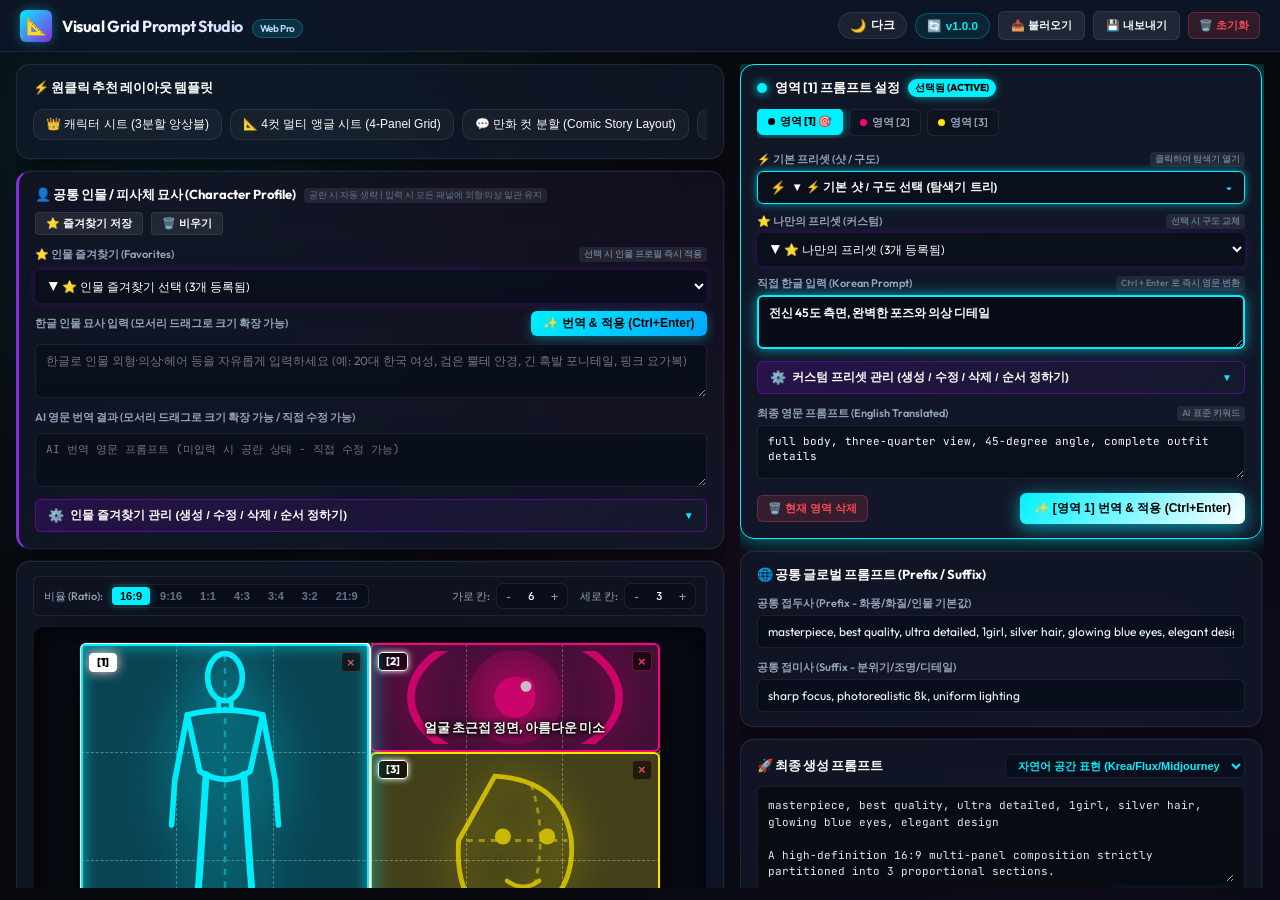
==== commit d156680d: "feat: Add Character Favorites dropdown and management drawer (reordering, edit, delete) & add 'None'" ====
--- a/src/index.html
+++ b/src/index.html
@@ -65,6 +65,7 @@
       </div>
 
       <!-- Character Profile Card (인물/피사체 공통 묘사 & 히스토리) -->
+      <!-- Character Profile Card (인물/피사체 공통 묘사 & 즐겨찾기 관리) -->
       <div class="card character-profile-card">
         <div class="card-title-row profile-title-row">
           <div class="profile-title-left">
@@ -72,11 +73,21 @@
             <span class="form-label-tag">공란 시 자동 생략 | 입력 시 모든 패널에 외형·의상 일관 유지</span>
           </div>
           <div class="profile-title-actions">
-            <button id="btn-save-profile" class="btn btn-secondary btn-xs" title="현재 인물 묘사를 즐겨찾기에 저장">⭐ 저장</button>
+            <button id="btn-save-profile" class="btn btn-secondary btn-xs" title="현재 인물 묘사를 즐겨찾기에 저장">⭐ 즐겨찾기 저장</button>
             <button id="btn-clear-profile" class="btn btn-secondary btn-xs" title="입력 내용 초기화">🗑️ 비우기</button>
           </div>
         </div>
 
+        <!-- 1. 인물 즐겨찾기 전용 셀렉트 -->
+        <div class="form-group" style="margin-bottom: 8px;">
+          <label class="form-label" for="character-favorite-select" style="margin-bottom: 4px;">
+            <span>⭐ 인물 즐겨찾기 (Favorites)</span>
+            <span class="form-label-tag" id="char-fav-select-tag">선택 시 인물 프로필 즉시 적용</span>
+          </label>
+          <select class="form-select custom-select-glow" id="character-favorite-select"></select>
+        </div>
+
+        <!-- 2. 한글 / 영문 인물 묘사 입력창 -->
         <div class="profile-input-wrapper">
           <div class="form-group" style="margin-bottom: 6px;">
             <div style="display:flex; justify-content:space-between; align-items:center; margin-bottom: 4px;">
@@ -96,11 +107,21 @@
           </div>
         </div>
 
-        <!-- History & Saved Presets Chips -->
-        <div class="profile-history-row" id="profile-history-row">
-          <span class="history-label">⚡ 빠른 선택 / 기록:</span>
-          <div class="history-chips-container" id="profile-history-chips">
-            <!-- Dynamic History Chips injected via JS -->
+        <!-- 3. 인물 즐겨찾기 관리 토글 & 확장 서랍 (Drawer) -->
+        <div class="custom-manage-wrapper" style="margin-top: 6px;">
+          <button type="button" class="btn-manage-toggle" id="btn-toggle-char-manage">
+            <span class="manage-toggle-icon">⚙️</span>
+            <span class="manage-toggle-text">인물 즐겨찾기 관리 (생성 / 수정 / 삭제 / 순서 정하기)</span>
+            <span class="manage-toggle-arrow" id="char-manage-drawer-arrow">▼</span>
+          </button>
+          <div class="custom-manage-drawer collapsed" id="char-manage-drawer">
+            <div class="custom-manage-header-actions">
+              <button type="button" id="btn-save-as-char-fav" class="btn btn-secondary btn-xs" title="현재 입력창의 내용을 새 인물 즐겨찾기로 등록">💾 현재 입력 등록</button>
+              <button type="button" id="btn-add-char-fav" class="btn btn-primary btn-xs" title="새 인물 즐겨찾기 직접 추가">➕ 새 인물 등록</button>
+            </div>
+            <div class="custom-chips-container" id="char-chips-container">
+              <!-- Draggable Character Chips injected via JS -->
+            </div>
           </div>
         </div>
       </div>
@@ -404,6 +425,35 @@
     </div>
   </div>
 
+  <!-- Character Favorite Modal (인물 즐겨찾기 추가 / 수정 모달) -->
+  <div id="modal-char-fav" class="modal-backdrop" style="display:none;">
+    <div class="modal-card">
+      <div class="modal-header">
+        <h3 id="modal-char-title" class="modal-title">👤 인물 즐겨찾기 등록 / 수정</h3>
+        <button type="button" id="btn-close-char-modal" class="modal-close-btn" title="닫기">&times;</button>
+      </div>
+      <div class="modal-body">
+        <input type="hidden" id="char-edit-id" value="">
+        <div class="form-group" style="margin-bottom: 12px;">
+          <label class="form-label" for="char-input-label">인물 이름 / 별칭 (Label):</label>
+          <input type="text" id="char-input-label" class="form-input" placeholder="예: 40대 대머리 남성, 20대 안경 포니테일, 은발 여전사">
+        </div>
+        <div class="form-group" style="margin-bottom: 12px;">
+          <label class="form-label" for="char-input-ko">한글 인물 묘사 (Korean Prompt):</label>
+          <textarea id="char-input-ko" class="form-textarea" rows="2" placeholder="예: 한국인, 40살, 남자, 대머리, 하얀 나시티, 무지개 반바지."></textarea>
+        </div>
+        <div class="form-group" style="margin-bottom: 6px;">
+          <label class="form-label" for="char-input-en">영문 인물 묘사 (English Prompt - 공란 시 자동 번역):</label>
+          <textarea id="char-input-en" class="form-textarea code-font" rows="2" placeholder="예: korean, 40 years old, 1man, bald head, white tank top, rainbow shorts"></textarea>
+        </div>
+      </div>
+      <div class="modal-footer">
+        <button type="button" id="btn-cancel-char" class="btn btn-secondary btn-sm">취소</button>
+        <button type="button" id="btn-save-char-confirm" class="btn btn-primary btn-sm">✨ 저장 및 등록</button>
+      </div>
+    </div>
+  </div>
+
   <!-- Update Notification & Download Modal -->
   <div class="modal-overlay" id="modal-update" style="display: none;">
     <div class="modal-card update-modal-card">
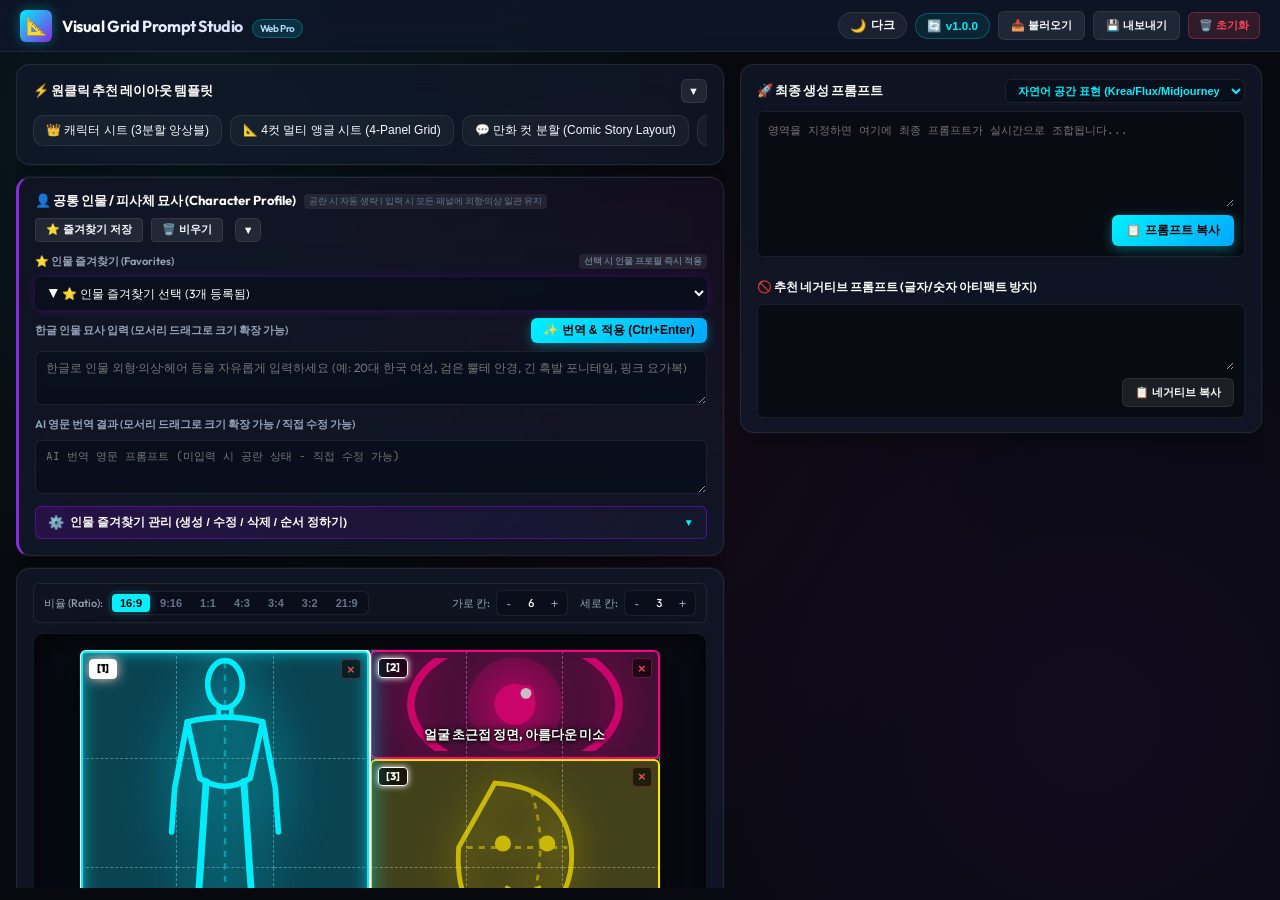
==== commit 1735dc72: "feat: Add collapsible cards (Templates, Character Profile, Art Styles) with state persistence & inte" ====
--- a/src/index.html
+++ b/src/index.html
@@ -54,19 +54,23 @@
     <!-- Left Column: Interactive Canvas & Layout Config -->
     <section class="panel-canvas">
       
-      <!-- Templates Quick Bar -->
-      <div class="card">
+      <!-- Templates Quick Bar (원클릭 추천 레이아웃 템플릿) -->
+      <div class="card" id="card-templates">
         <div class="card-title-row">
           <span class="card-title">⚡ 원클릭 추천 레이아웃 템플릿</span>
-        </div>
-        <div class="templates-scroll" id="templates-container">
-          <!-- Dynamic Templates injected via JS -->
-        </div>
-      </div>
-
-      <!-- Character Profile Card (인물/피사체 공통 묘사 & 히스토리) -->
+          <button type="button" class="btn-card-collapse" id="btn-collapse-templates" title="템플릿 카드 접기/펼치기">
+            <span id="arrow-templates">▼</span>
+          </button>
+        </div>
+        <div class="card-collapsible-content" id="content-templates">
+          <div class="templates-scroll" id="templates-container">
+            <!-- Dynamic Templates injected via JS -->
+          </div>
+        </div>
+      </div>
+
       <!-- Character Profile Card (인물/피사체 공통 묘사 & 즐겨찾기 관리) -->
-      <div class="card character-profile-card">
+      <div class="card character-profile-card" id="card-char-profile">
         <div class="card-title-row profile-title-row">
           <div class="profile-title-left">
             <span class="card-title">👤 공통 인물 / 피사체 묘사 (Character Profile)</span>
@@ -75,52 +79,57 @@
           <div class="profile-title-actions">
             <button id="btn-save-profile" class="btn btn-secondary btn-xs" title="현재 인물 묘사를 즐겨찾기에 저장">⭐ 즐겨찾기 저장</button>
             <button id="btn-clear-profile" class="btn btn-secondary btn-xs" title="입력 내용 초기화">🗑️ 비우기</button>
-          </div>
-        </div>
-
-        <!-- 1. 인물 즐겨찾기 전용 셀렉트 -->
-        <div class="form-group" style="margin-bottom: 8px;">
-          <label class="form-label" for="character-favorite-select" style="margin-bottom: 4px;">
-            <span>⭐ 인물 즐겨찾기 (Favorites)</span>
-            <span class="form-label-tag" id="char-fav-select-tag">선택 시 인물 프로필 즉시 적용</span>
-          </label>
-          <select class="form-select custom-select-glow" id="character-favorite-select"></select>
-        </div>
-
-        <!-- 2. 한글 / 영문 인물 묘사 입력창 -->
-        <div class="profile-input-wrapper">
-          <div class="form-group" style="margin-bottom: 6px;">
-            <div style="display:flex; justify-content:space-between; align-items:center; margin-bottom: 4px;">
-              <label class="form-label" for="input-character-ko" style="margin:0;">
-                <span>한글 인물 묘사 입력 (모서리 드래그로 크기 확장 가능)</span>
+            <button type="button" class="btn-card-collapse" id="btn-collapse-char" title="인물 카드 접기/펼치기">
+              <span id="arrow-char">▼</span>
+            </button>
+          </div>
+        </div>
+
+        <div class="card-collapsible-content" id="content-char">
+          <!-- 1. 인물 즐겨찾기 전용 셀렉트 -->
+          <div class="form-group" style="margin-bottom: 8px;">
+            <label class="form-label" for="character-favorite-select" style="margin-bottom: 4px;">
+              <span>⭐ 인물 즐겨찾기 (Favorites)</span>
+              <span class="form-label-tag" id="char-fav-select-tag">선택 시 인물 프로필 즉시 적용</span>
+            </label>
+            <select class="form-select custom-select-glow" id="character-favorite-select"></select>
+          </div>
+
+          <!-- 2. 한글 / 영문 인물 묘사 입력창 -->
+          <div class="profile-input-wrapper">
+            <div class="form-group" style="margin-bottom: 6px;">
+              <div style="display:flex; justify-content:space-between; align-items:center; margin-bottom: 4px;">
+                <label class="form-label" for="input-character-ko" style="margin:0;">
+                  <span>한글 인물 묘사 입력 (모서리 드래그로 크기 확장 가능)</span>
+                </label>
+                <button id="btn-apply-profile" class="btn btn-primary btn-sm" style="padding: 4px 12px;">✨ 번역 & 적용 (Ctrl+Enter)</button>
+              </div>
+              <textarea id="input-character-ko" class="form-textarea profile-textarea" rows="2" placeholder="한글로 인물 외형·의상·헤어 등을 자유롭게 입력하세요 (예: 20대 한국 여성, 검은 뿔테 안경, 긴 흑발 포니테일, 핑크 요가복)"></textarea>
+            </div>
+
+            <div class="form-group" style="margin-bottom: 6px;">
+              <label class="form-label" for="profile-en-input" style="margin-bottom: 4px;">
+                <span>AI 영문 번역 결과 (모서리 드래그로 크기 확장 가능 / 직접 수정 가능)</span>
               </label>
-              <button id="btn-apply-profile" class="btn btn-primary btn-sm" style="padding: 4px 12px;">✨ 번역 & 적용 (Ctrl+Enter)</button>
-            </div>
-            <textarea id="input-character-ko" class="form-textarea profile-textarea" rows="2" placeholder="한글로 인물 외형·의상·헤어 등을 자유롭게 입력하세요 (예: 20대 한국 여성, 검은 뿔테 안경, 긴 흑발 포니테일, 핑크 요가복)"></textarea>
-          </div>
-
-          <div class="form-group" style="margin-bottom: 6px;">
-            <label class="form-label" for="profile-en-input" style="margin-bottom: 4px;">
-              <span>AI 영문 번역 결과 (모서리 드래그로 크기 확장 가능 / 직접 수정 가능)</span>
-            </label>
-            <textarea id="profile-en-input" class="form-textarea code-font profile-textarea" rows="2" placeholder="AI 번역 영문 프롬프트 (미입력 시 공란 상태 - 직접 수정 가능)"></textarea>
-          </div>
-        </div>
-
-        <!-- 3. 인물 즐겨찾기 관리 토글 & 확장 서랍 (Drawer) -->
-        <div class="custom-manage-wrapper" style="margin-top: 6px;">
-          <button type="button" class="btn-manage-toggle" id="btn-toggle-char-manage">
-            <span class="manage-toggle-icon">⚙️</span>
-            <span class="manage-toggle-text">인물 즐겨찾기 관리 (생성 / 수정 / 삭제 / 순서 정하기)</span>
-            <span class="manage-toggle-arrow" id="char-manage-drawer-arrow">▼</span>
-          </button>
-          <div class="custom-manage-drawer collapsed" id="char-manage-drawer">
-            <div class="custom-manage-header-actions">
-              <button type="button" id="btn-save-as-char-fav" class="btn btn-secondary btn-xs" title="현재 입력창의 내용을 새 인물 즐겨찾기로 등록">💾 현재 입력 등록</button>
-              <button type="button" id="btn-add-char-fav" class="btn btn-primary btn-xs" title="새 인물 즐겨찾기 직접 추가">➕ 새 인물 등록</button>
-            </div>
-            <div class="custom-chips-container" id="char-chips-container">
-              <!-- Draggable Character Chips injected via JS -->
+              <textarea id="profile-en-input" class="form-textarea code-font profile-textarea" rows="2" placeholder="AI 번역 영문 프롬프트 (미입력 시 공란 상태 - 직접 수정 가능)"></textarea>
+            </div>
+          </div>
+
+          <!-- 3. 인물 즐겨찾기 관리 토글 & 확장 서랍 (Drawer) -->
+          <div class="custom-manage-wrapper" style="margin-top: 6px;">
+            <button type="button" class="btn-manage-toggle" id="btn-toggle-char-manage">
+              <span class="manage-toggle-icon">⚙️</span>
+              <span class="manage-toggle-text">인물 즐겨찾기 관리 (생성 / 수정 / 삭제 / 순서 정하기)</span>
+              <span class="manage-toggle-arrow" id="char-manage-drawer-arrow">▼</span>
+            </button>
+            <div class="custom-manage-drawer collapsed" id="char-manage-drawer">
+              <div class="custom-manage-header-actions">
+                <button type="button" id="btn-save-as-char-fav" class="btn btn-secondary btn-xs" title="현재 입력창의 내용을 새 인물 즐겨찾기로 등록">💾 현재 입력 등록</button>
+                <button type="button" id="btn-add-char-fav" class="btn btn-primary btn-xs" title="새 인물 즐겨찾기 직접 추가">➕ 새 인물 등록</button>
+              </div>
+              <div class="custom-chips-container" id="char-chips-container">
+                <!-- Draggable Character Chips injected via JS -->
+              </div>
             </div>
           </div>
         </div>
@@ -188,75 +197,107 @@
       </div>
 
       <!-- Art Style Presets & Options Card -->
-      <div class="card">
+      <div class="card" id="card-art-styles">
         <div class="card-title-row">
-          <span class="card-title">🎨 화풍 & 아트 스타일 프리셋 (Art Style Presets)</span>
-          <span class="form-label-tag">클릭 시 최적의 접두사/접미사 자동 완성</span>
-        </div>
-
-        <!-- Dynamic Art Style Buttons Container -->
-        <div class="art-styles-grid" id="art-styles-container">
-          <!-- Injected via JS -->
-        </div>
-
-        <div class="card-title-row" style="margin-top: 14px; margin-bottom: 8px;">
-          <span class="card-title" style="font-size: 11px;">⚙️ 부가 렌더링 옵션</span>
-        </div>
-
-        <div class="style-toggles">
-          <label class="toggle-card" id="toggle-white-bg-label">
-            <input type="checkbox" id="toggle-white-bg">
-            <div class="toggle-switch"></div>
-            <div class="toggle-text">
-              <span class="toggle-title">⚪ 백색 배경 (White Backdrop)</span>
-              <span class="toggle-desc">스튜디오 순백 배경 적용</span>
-            </div>
-          </label>
-
-          <label class="toggle-card active" id="toggle-grid-borders-label">
-            <input type="checkbox" id="toggle-grid-borders" checked>
-            <div class="toggle-switch"></div>
-            <div class="toggle-text">
-              <span class="toggle-title">🔳 검정 실선 분할 (Grid Lines)</span>
-              <span class="toggle-desc">만화/콜라주 패널 구분선</span>
-            </div>
-          </label>
-
-          <label class="toggle-card active" id="toggle-mockup-label">
-            <input type="checkbox" id="toggle-mockup" checked>
-            <div class="toggle-switch"></div>
-            <div class="toggle-text">
-              <span class="toggle-title">✨ 실루엣 목업 표시</span>
-              <span class="toggle-desc">캔버스 내 포즈 아이콘</span>
-            </div>
-          </label>
+          <div style="display:flex; align-items:center; gap:8px; flex-wrap:wrap;">
+            <span class="card-title">🎨 화풍 & 아트 스타일 프리셋 (Art Style Presets)</span>
+            <span class="form-label-tag">클릭 시 최적의 접두사/접미사 자동 완성</span>
+          </div>
+          <button type="button" class="btn-card-collapse" id="btn-collapse-art" title="화풍 카드 접기/펼치기">
+            <span id="arrow-art">▼</span>
+          </button>
+        </div>
+
+        <div class="card-collapsible-content" id="content-art">
+          <!-- Dynamic Art Style Buttons Container -->
+          <div class="art-styles-grid" id="art-styles-container">
+            <!-- Injected via JS -->
+          </div>
+
+          <div class="card-title-row" style="margin-top: 14px; margin-bottom: 8px;">
+            <span class="card-title" style="font-size: 11px;">⚙️ 부가 렌더링 옵션</span>
+          </div>
+
+          <div class="style-toggles">
+            <label class="toggle-card" id="toggle-white-bg-label">
+              <input type="checkbox" id="toggle-white-bg">
+              <div class="toggle-switch"></div>
+              <div class="toggle-text">
+                <span class="toggle-title">⚪ 백색 배경 (White Backdrop)</span>
+                <span class="toggle-desc">스튜디오 순백 배경 적용</span>
+              </div>
+            </label>
+
+            <label class="toggle-card active" id="toggle-grid-borders-label">
+              <input type="checkbox" id="toggle-grid-borders" checked>
+              <div class="toggle-switch"></div>
+              <div class="toggle-text">
+                <span class="toggle-title">🔳 검정 실선 분할 (Grid Lines)</span>
+                <span class="toggle-desc">만화/콜라주 패널 구분선</span>
+              </div>
+            </label>
+
+            <label class="toggle-card active" id="toggle-mockup-label">
+              <input type="checkbox" id="toggle-mockup" checked>
+              <div class="toggle-switch"></div>
+              <div class="toggle-text">
+                <span class="toggle-title">✨ 실루엣 목업 표시</span>
+                <span class="toggle-desc">캔버스 내 포즈 아이콘</span>
+              </div>
+            </label>
+          </div>
+
+          <!-- 화풍 프롬프트 세부 설정 (화풍 접두사 / 화풍 접미사 직접 편집 서랍) -->
+          <div class="custom-manage-wrapper" style="margin-top: 12px;">
+            <button type="button" class="btn-manage-toggle" id="btn-toggle-art-prompts">
+              <span class="manage-toggle-icon">✍️</span>
+              <span class="manage-toggle-text">화풍 프롬프트 세부 편집 (화풍 접두사 / 화풍 접미사)</span>
+              <span class="manage-toggle-arrow" id="art-prompts-drawer-arrow">▼</span>
+            </button>
+            <div class="custom-manage-drawer collapsed" id="art-prompts-drawer" style="padding: 10px 12px;">
+              <div class="form-group" style="margin-bottom: 10px;">
+                <label class="form-label" for="input-prefix">
+                  <span>화풍 접두사 (Prefix Prompt - 화풍/화질/조명 기본값)</span>
+                  <span class="form-label-tag">화풍 선택 시 자동 갱신</span>
+                </label>
+                <textarea class="form-textarea code-font" id="input-prefix" rows="2" placeholder="RAW candid photo, authentic portrait photography..."></textarea>
+              </div>
+
+              <div class="form-group">
+                <label class="form-label" for="input-suffix">
+                  <span>화풍 접미사 (Suffix Prompt - 분위기/디테일/배경)</span>
+                  <span class="form-label-tag">화풍 선택 시 자동 갱신</span>
+                </label>
+                <textarea class="form-textarea code-font" id="input-suffix" rows="2" placeholder="clean neutral background, sharp focus, 35mm film grain..."></textarea>
+              </div>
+            </div>
+          </div>
         </div>
       </div>
 
     </section>
 
-    <!-- Right Column: Area Editor, Global Prompts & Outputs -->
+    <!-- Right Column: Area Editor & Output Generator -->
     <section class="panel-editor">
       
       <!-- Area Prompt Editor Card -->
-      <div class="card" id="area-editor-card">
+      <div class="card" id="area-editor-card" style="display: none;">
         <div class="card-title-row">
-          <span class="card-title" id="active-area-title">영역 [1] 프롬프트 설정</span>
-        </div>
-
-        <!-- Area Tabs -->
-        <div class="area-tabs-container" id="area-tabs">
-          <!-- Injected via JS -->
-        </div>
-
-        <div class="area-editor-section" style="margin-top: 14px;">
-          <!-- 1. 기본 샷 / 구도 프리셋 (윈도우 탐색기형 트리 셀렉터) -->
-          <div class="form-group" style="position: relative;">
-            <label class="form-label" id="preset-tree-label">
-              <span>⚡ 기본 프리셋 (샷 / 구도)</span>
-              <span class="form-label-tag">클릭하여 탐색기 열기</span>
-            </label>
+          <div style="display:flex; align-items:center; gap:8px; overflow:hidden;">
+            <span class="card-title" id="active-area-title">영역 [1] 프롬프트 설정</span>
+          </div>
+        </div>
+
+        <div class="area-editor-section">
+          <!-- 1. 기본 샷/구도 트리 셀렉터 (Windows Explorer Tree Selector) -->
+          <div class="form-group">
+            <label class="form-label" for="preset-tree-btn">
+              <span>👤 샷 / 부위 / 구도 (표준 프리셋)</span>
+              <span class="form-label-tag">클릭하여 탐색기 트리 열기</span>
+            </label>
+            
             <div class="tree-select-wrapper" id="preset-tree-wrapper">
+              <!-- Dropdown Trigger Button -->
               <button type="button" class="tree-select-btn" id="preset-tree-btn">
                 <span class="tree-btn-icon">⚡</span>
                 <span class="tree-btn-text" id="preset-tree-selected-text">▼ ⚡ 기본 샷 / 구도 선택 (탐색기 트리)</span>
@@ -331,29 +372,8 @@
         </div>
       </div>
 
-      <!-- Global Prefix & Suffix Prompts -->
-      <div class="card">
-        <div class="card-title-row">
-          <span class="card-title">🌐 공통 글로벌 프롬프트 (Prefix / Suffix)</span>
-        </div>
-        
-        <div class="form-group" style="margin-bottom: 12px;">
-          <label class="form-label" for="input-prefix">
-            <span>공통 접두사 (Prefix - 화풍/화질/인물 기본값)</span>
-          </label>
-          <input type="text" class="form-input" id="input-prefix" value="masterpiece, best quality, ultra detailed, 1girl, silver hair, blue eyes">
-        </div>
-
-        <div class="form-group">
-          <label class="form-label" for="input-suffix">
-            <span>공통 접미사 (Suffix - 분위기/조명/디테일)</span>
-          </label>
-          <input type="text" class="form-input" id="input-suffix" value="sharp focus, photorealistic 8k, uniform lighting">
-        </div>
-      </div>
-
       <!-- Live Generated AI Prompt Output -->
-      <div class="card">
+      <div class="card flex-auto" id="card-output">
         <div class="output-header-row">
           <span class="card-title">🚀 최종 생성 프롬프트</span>
           
--- a/src/style.css
+++ b/src/style.css
@@ -2154,3 +2154,116 @@
 [data-theme="light"] .update-release-notes h4 {
   color: #0f172a;
 }
+
+/* ==========================================================================
+   Card Collapse Controls & Resizable Output Boxes
+   ========================================================================== */
+
+.btn-card-collapse {
+  background: rgba(255, 255, 255, 0.08);
+  border: 1px solid var(--border-subtle);
+  border-radius: var(--radius-sm);
+  color: var(--text-primary);
+  font-size: 11px;
+  font-weight: 700;
+  width: 26px;
+  height: 24px;
+  display: inline-flex;
+  align-items: center;
+  justify-content: center;
+  cursor: pointer;
+  transition: all var(--transition-fast);
+  padding: 0;
+  margin-left: 4px;
+}
+
+.btn-card-collapse:hover {
+  background: rgba(0, 240, 255, 0.2);
+  border-color: var(--accent-cyan);
+  color: var(--accent-cyan);
+  box-shadow: 0 0 10px var(--accent-cyan-glow);
+  transform: translateY(-1px);
+}
+
+.card-collapsible-content {
+  transition: opacity 0.2s ease;
+}
+
+.card-collapsible-content.collapsed {
+  display: none !important;
+}
+
+.card.is-collapsed {
+  padding-top: 10px;
+  padding-bottom: 10px;
+}
+
+.card.is-collapsed .card-title-row {
+  margin-bottom: 0 !important;
+}
+
+.output-resizable-main {
+  min-height: 170px;
+  height: 190px;
+  resize: vertical;
+  background: rgba(5, 8, 16, 0.95);
+  border: 1.5px solid var(--border-subtle);
+  border-radius: var(--radius-sm);
+  padding: 10px 12px;
+  color: #00f0ff;
+  font-size: 12px;
+  line-height: 1.55;
+  box-sizing: border-box;
+  transition: border-color var(--transition-fast), box-shadow var(--transition-fast);
+}
+
+.output-resizable-main:focus {
+  border-color: var(--accent-cyan);
+  box-shadow: 0 0 16px var(--accent-cyan-glow);
+}
+
+.output-resizable-sub {
+  min-height: 60px;
+  height: 65px;
+  resize: vertical;
+  background: rgba(5, 8, 16, 0.95);
+  border: 1px solid var(--border-subtle);
+  border-radius: var(--radius-sm);
+  padding: 8px 12px;
+  color: #ff99aa;
+  font-size: 11px;
+  line-height: 1.5;
+  box-sizing: border-box;
+}
+
+/* Light Mode Overrides */
+[data-theme="light"] .btn-card-collapse {
+  background: #f1f5f9;
+  border-color: #cbd5e1;
+  color: #334155;
+}
+
+[data-theme="light"] .btn-card-collapse:hover {
+  background: #e0f2fe;
+  border-color: #0284c7;
+  color: #0284c7;
+  box-shadow: 0 0 8px rgba(2, 132, 199, 0.3);
+}
+
+[data-theme="light"] .output-resizable-main {
+  background: #ffffff;
+  border-color: #cbd5e1;
+  color: #0369a1;
+}
+
+[data-theme="light"] .output-resizable-main:focus {
+  border-color: #0284c7;
+  box-shadow: 0 0 12px rgba(2, 132, 199, 0.25);
+}
+
+[data-theme="light"] .output-resizable-sub {
+  background: #ffffff;
+  border-color: #cbd5e1;
+  color: #b91c1c;
+}
+
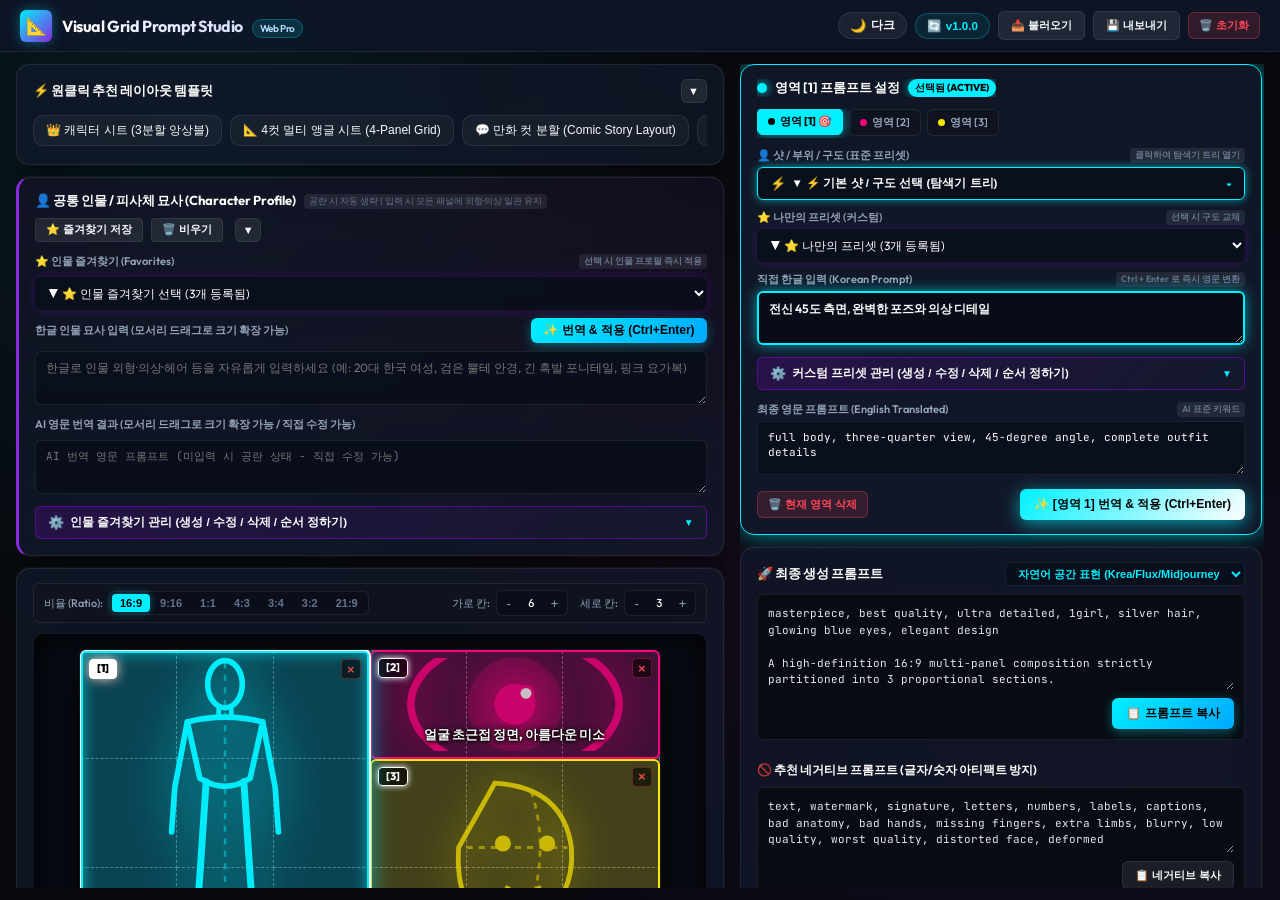
==== commit 85775e4d: "fix: Restore area-tabs container to fix preset tree rendering & align character profile collapse but" ====
--- a/src/index.html
+++ b/src/index.html
@@ -288,7 +288,10 @@
           </div>
         </div>
 
-        <div class="area-editor-section">
+        <!-- Area Tabs -->
+        <div class="area-tabs-container" id="area-tabs"></div>
+
+        <div class="area-editor-section" style="margin-top: 10px;">
           <!-- 1. 기본 샷/구도 트리 셀렉터 (Windows Explorer Tree Selector) -->
           <div class="form-group">
             <label class="form-label" for="preset-tree-btn">
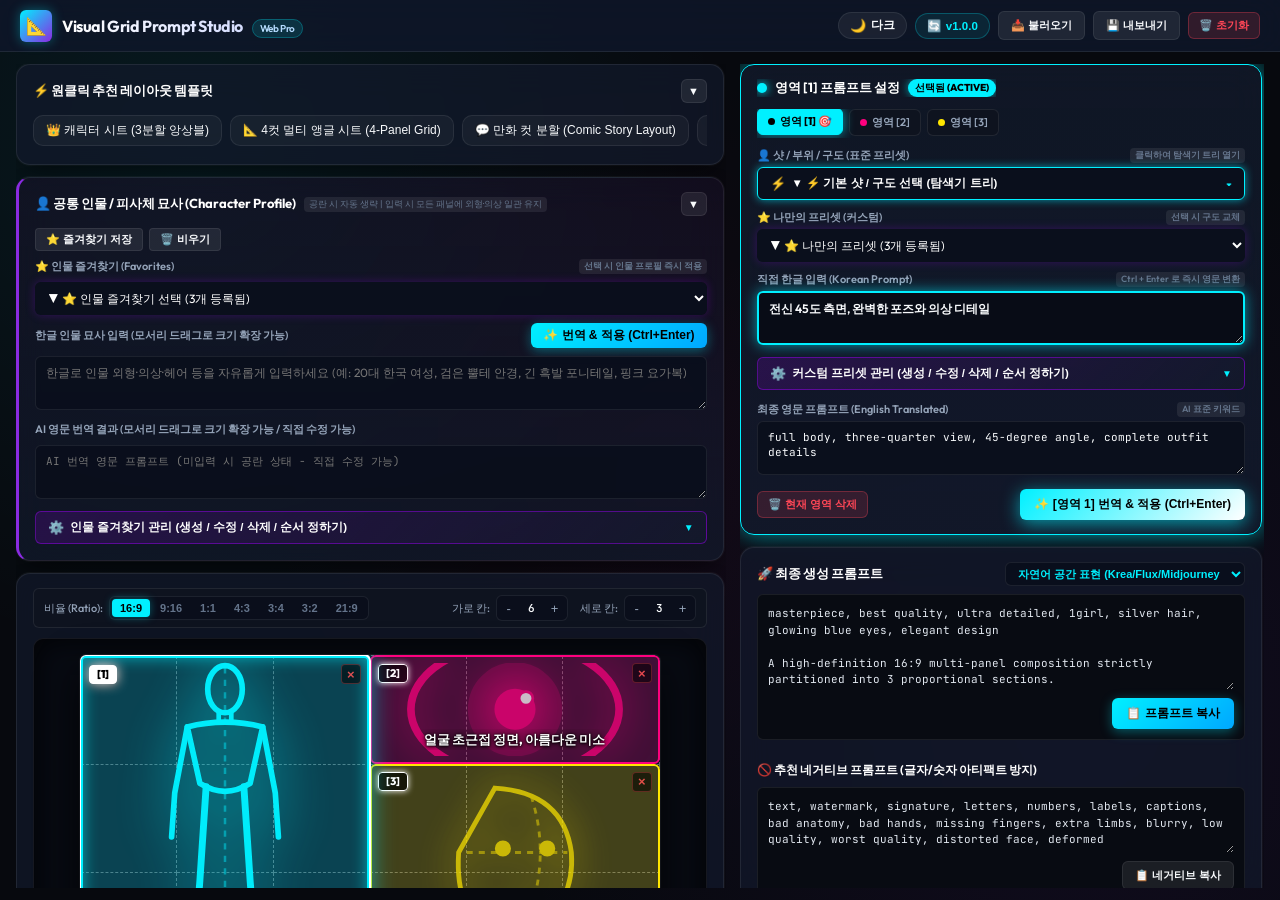
==== commit 7f364f4c: "fix: Position Character Profile collapse button at the top-right corner of the card title row" ====
--- a/src/index.html
+++ b/src/index.html
@@ -76,16 +76,18 @@
             <span class="card-title">👤 공통 인물 / 피사체 묘사 (Character Profile)</span>
             <span class="form-label-tag">공란 시 자동 생략 | 입력 시 모든 패널에 외형·의상 일관 유지</span>
           </div>
-          <div class="profile-title-actions">
+          <button type="button" class="btn-card-collapse" id="btn-collapse-char" title="인물 카드 접기/펼치기">
+            <span id="arrow-char">▼</span>
+          </button>
+        </div>
+
+        <div class="card-collapsible-content" id="content-char">
+          <!-- Top Action Buttons (즐겨찾기 저장, 비우기) -->
+          <div class="profile-actions-bar" style="display: flex; gap: 6px; margin-bottom: 8px;">
             <button id="btn-save-profile" class="btn btn-secondary btn-xs" title="현재 인물 묘사를 즐겨찾기에 저장">⭐ 즐겨찾기 저장</button>
             <button id="btn-clear-profile" class="btn btn-secondary btn-xs" title="입력 내용 초기화">🗑️ 비우기</button>
-            <button type="button" class="btn-card-collapse" id="btn-collapse-char" title="인물 카드 접기/펼치기">
-              <span id="arrow-char">▼</span>
-            </button>
-          </div>
-        </div>
-
-        <div class="card-collapsible-content" id="content-char">
+          </div>
+
           <!-- 1. 인물 즐겨찾기 전용 셀렉트 -->
           <div class="form-group" style="margin-bottom: 8px;">
             <label class="form-label" for="character-favorite-select" style="margin-bottom: 4px;">
--- a/src/style.css
+++ b/src/style.css
@@ -365,22 +365,25 @@
   display: flex;
   align-items: center;
   justify-content: space-between;
+  flex-wrap: nowrap;
+  gap: 8px;
+  width: 100%;
+}
+
+.profile-title-left {
+  display: flex;
+  align-items: center;
   flex-wrap: wrap;
   gap: 8px;
-}
-
-.profile-title-left {
-  display: flex;
-  align-items: center;
-  flex-wrap: wrap;
-  gap: 8px;
-}
-
-.profile-title-actions {
-  display: flex;
-  align-items: center;
-  gap: 8px;
-  flex-shrink: 0;
+  flex: 1;
+  min-width: 0;
+}
+
+.profile-actions-bar {
+  display: flex;
+  align-items: center;
+  gap: 6px;
+  margin-bottom: 8px;
 }
 
 .profile-title-actions .btn-xs, .btn-xs {
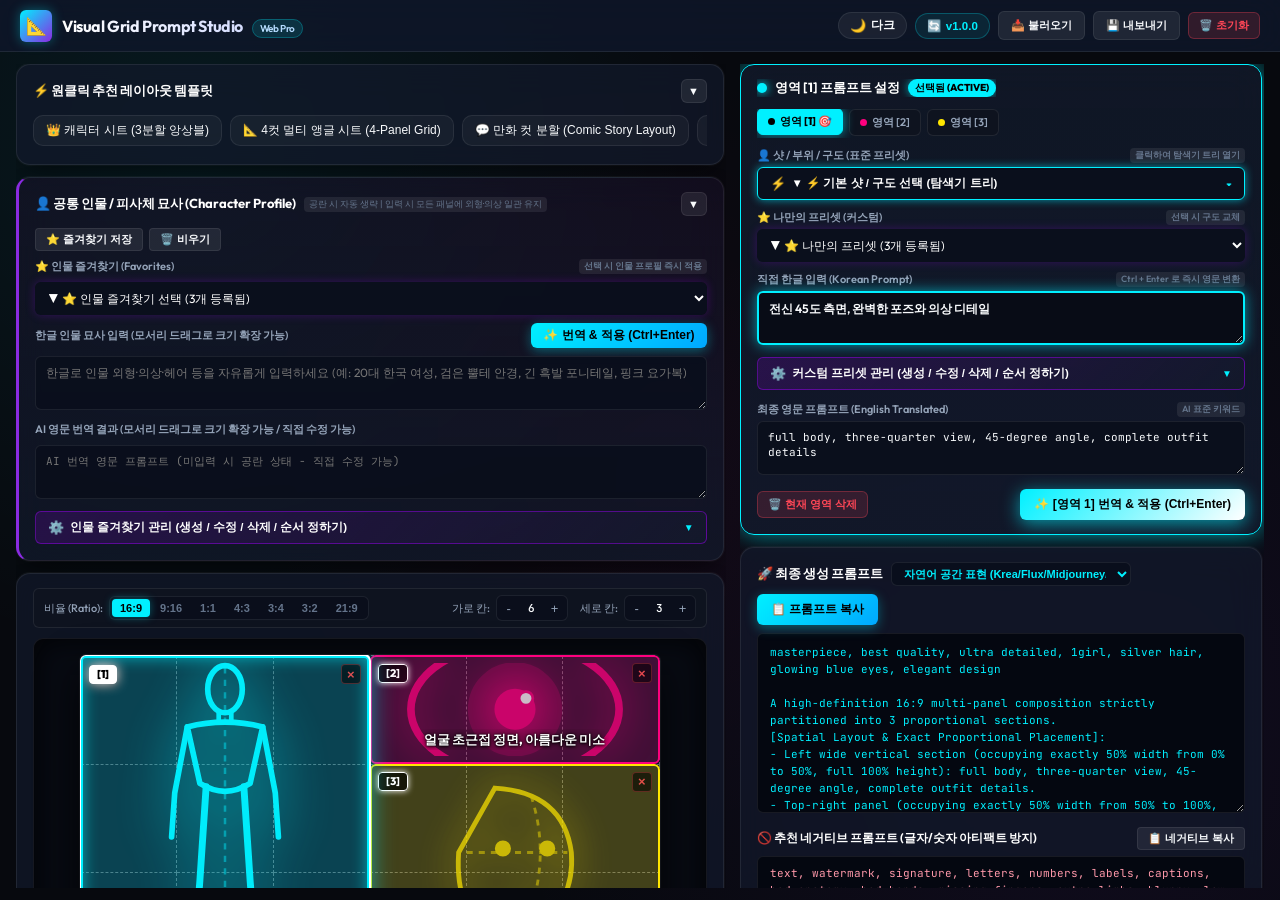
==== commit 39eb502d: "fix: Relocate copy buttons to header to unblock textarea corner resize handles at 100% zoom" ====
--- a/src/index.html
+++ b/src/index.html
@@ -378,42 +378,35 @@
       </div>
 
       <!-- Live Generated AI Prompt Output -->
-      <div class="card flex-auto" id="card-output">
+      <div class="card" id="card-output">
         <div class="output-header-row">
-          <span class="card-title">🚀 최종 생성 프롬프트</span>
-          
-          <select class="format-select" id="format-select">
-            <option value="natural" selected>자연어 공간 표현 (Krea/Flux/Midjourney/GPT-4o)</option>
-            <option value="comfyui_break">ComfyUI / SD Regional (BREAK 문법)</option>
-            <option value="structured">구조화 태그 ([Area 1 - Left] ...)</option>
-            <option value="coordinates">바운딩 박스 (&lt;area bbox="[...]"&gt;)</option>
-            <option value="comma">단순 쉼표 나열 (Comma-Separated)</option>
-            <option value="json">원시 데이터 (Raw JSON Preset)</option>
-          </select>
-        </div>
-
-        <!-- Positive Output Box -->
-        <div class="output-box">
-          <textarea class="output-textarea" id="output-prompt" readonly placeholder="영역을 지정하면 여기에 최종 프롬프트가 실시간으로 조합됩니다..."></textarea>
-          <div class="output-actions">
-            <button class="btn-primary" id="btn-copy-prompt">
-              📋 프롬프트 복사
-            </button>
-          </div>
-        </div>
-
-        <!-- Negative Output Box -->
-        <div class="card-title-row" style="margin-top: 14px; margin-bottom: 8px;">
+          <div style="display:flex; align-items:center; gap:8px; flex-wrap:wrap;">
+            <span class="card-title">🚀 최종 생성 프롬프트</span>
+            <select class="format-select" id="format-select">
+              <option value="natural" selected>자연어 공간 표현 (Krea/Flux/Midjourney/GPT-4o)</option>
+              <option value="comfyui_break">ComfyUI / SD Regional (BREAK 문법)</option>
+              <option value="structured">구조화 태그 ([Area 1 - Left] ...)</option>
+              <option value="coordinates">바운딩 박스 (&lt;area bbox="[...]"&gt;)</option>
+              <option value="comma">단순 쉼표 나열 (Comma-Separated)</option>
+              <option value="json">원시 데이터 (Raw JSON Preset)</option>
+            </select>
+          </div>
+          <button class="btn-primary btn-sm" id="btn-copy-prompt" type="button">
+            📋 프롬프트 복사
+          </button>
+        </div>
+
+        <!-- Positive Output Textarea (Corner resize handle is 100% visible at all zoom levels) -->
+        <textarea class="form-textarea code-font output-resizable-main" id="output-prompt" readonly placeholder="영역을 지정하면 여기에 최종 프롬프트가 실시간으로 조합됩니다..."></textarea>
+
+        <!-- Negative Output Section -->
+        <div class="output-header-row" style="margin-top: 14px; margin-bottom: 6px;">
           <span class="card-title" style="font-size: 12px;">🚫 추천 네거티브 프롬프트 (글자/숫자 아티팩트 방지)</span>
-        </div>
-        <div class="output-box" style="margin-bottom:0;">
-          <textarea class="output-textarea" id="output-negative" style="min-height:55px;" readonly></textarea>
-          <div class="output-actions">
-            <button class="btn-secondary" id="btn-copy-negative">
-              📋 네거티브 복사
-            </button>
-          </div>
-        </div>
+          <button class="btn-secondary btn-xs" id="btn-copy-negative" type="button">
+            📋 네거티브 복사
+          </button>
+        </div>
+        <textarea class="form-textarea code-font output-resizable-sub" id="output-negative" readonly></textarea>
 
       </div>
 
--- a/src/style.css
+++ b/src/style.css
@@ -2205,18 +2205,30 @@
   margin-bottom: 0 !important;
 }
 
+.output-header-row {
+  display: flex;
+  align-items: center;
+  justify-content: space-between;
+  gap: 8px;
+  margin-bottom: 8px;
+  flex-wrap: wrap;
+}
+
 .output-resizable-main {
-  min-height: 170px;
-  height: 190px;
-  resize: vertical;
+  width: 100% !important;
+  min-height: 140px !important;
+  height: 180px;
+  resize: vertical !important;
+  display: block !important;
   background: rgba(5, 8, 16, 0.95);
   border: 1.5px solid var(--border-subtle);
   border-radius: var(--radius-sm);
   padding: 10px 12px;
   color: #00f0ff;
+  font-family: var(--font-mono);
   font-size: 12px;
   line-height: 1.55;
-  box-sizing: border-box;
+  box-sizing: border-box !important;
   transition: border-color var(--transition-fast), box-shadow var(--transition-fast);
 }
 
@@ -2226,17 +2238,20 @@
 }
 
 .output-resizable-sub {
-  min-height: 60px;
-  height: 65px;
-  resize: vertical;
+  width: 100% !important;
+  min-height: 60px !important;
+  height: 70px;
+  resize: vertical !important;
+  display: block !important;
   background: rgba(5, 8, 16, 0.95);
   border: 1px solid var(--border-subtle);
   border-radius: var(--radius-sm);
   padding: 8px 12px;
   color: #ff99aa;
+  font-family: var(--font-mono);
   font-size: 11px;
   line-height: 1.5;
-  box-sizing: border-box;
+  box-sizing: border-box !important;
 }
 
 /* Light Mode Overrides */
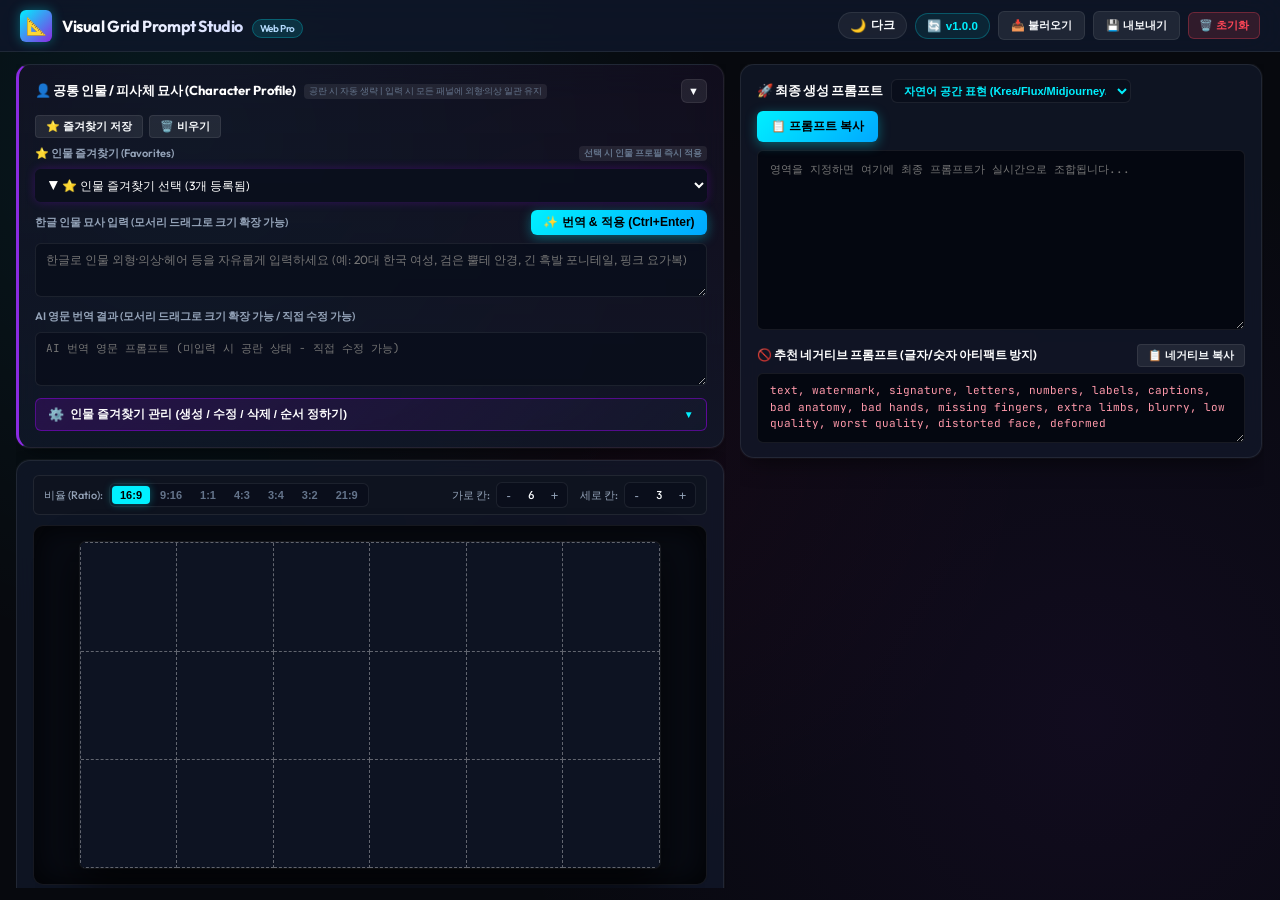
==== commit c19502ed: "fix: Remove layout templates card and ensure prompt output is completely empty when no areas exist o" ====
--- a/src/index.html
+++ b/src/index.html
@@ -54,21 +54,6 @@
     <!-- Left Column: Interactive Canvas & Layout Config -->
     <section class="panel-canvas">
       
-      <!-- Templates Quick Bar (원클릭 추천 레이아웃 템플릿) -->
-      <div class="card" id="card-templates">
-        <div class="card-title-row">
-          <span class="card-title">⚡ 원클릭 추천 레이아웃 템플릿</span>
-          <button type="button" class="btn-card-collapse" id="btn-collapse-templates" title="템플릿 카드 접기/펼치기">
-            <span id="arrow-templates">▼</span>
-          </button>
-        </div>
-        <div class="card-collapsible-content" id="content-templates">
-          <div class="templates-scroll" id="templates-container">
-            <!-- Dynamic Templates injected via JS -->
-          </div>
-        </div>
-      </div>
-
       <!-- Character Profile Card (인물/피사체 공통 묘사 & 즐겨찾기 관리) -->
       <div class="card character-profile-card" id="card-char-profile">
         <div class="card-title-row profile-title-row">
